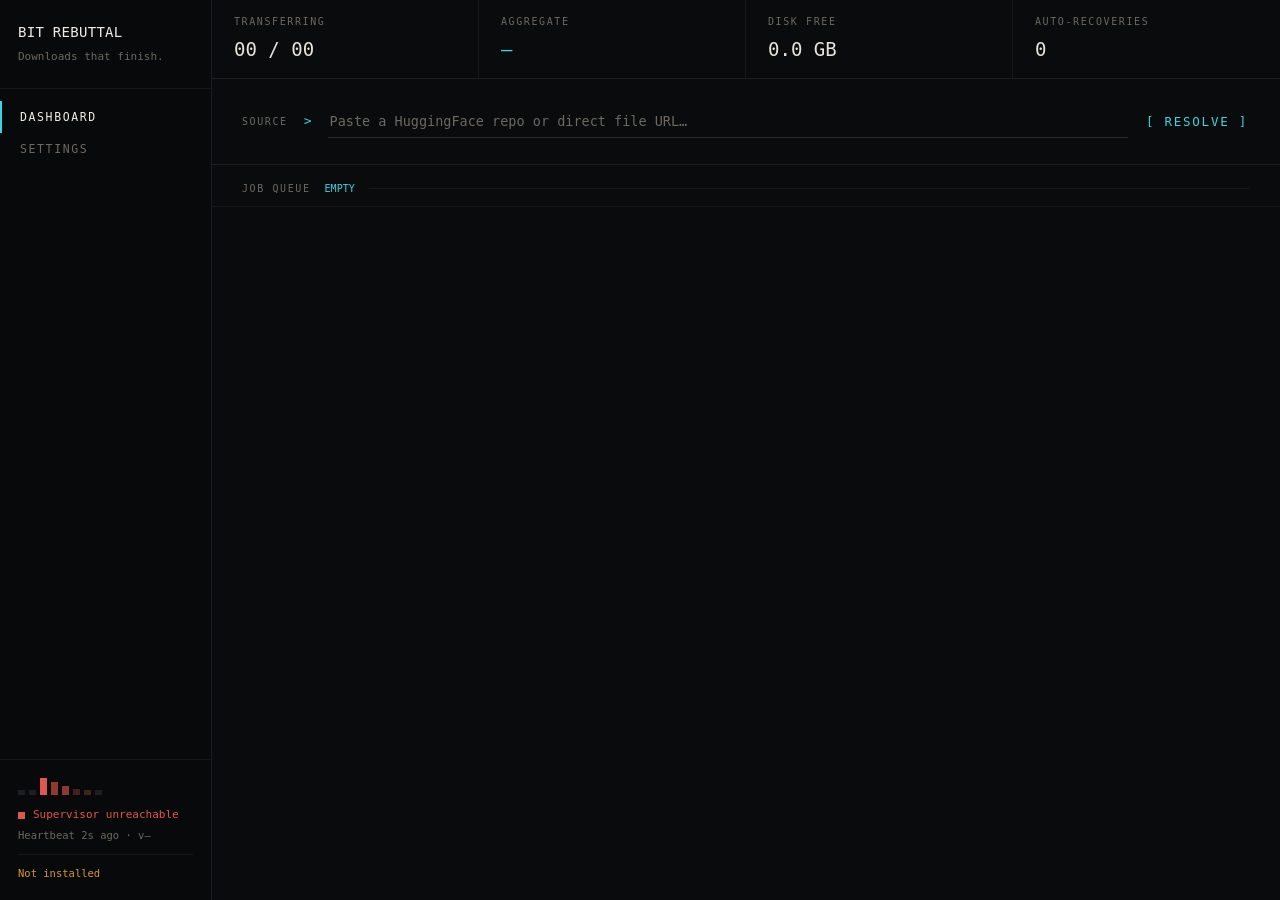
==== bitrebuttal/static/index.html @ 38f8c68b "Rename: Long Rebuttal -> Bit Rebuttal (package bitrebuttal); import v2 design reference" ====
<!DOCTYPE html>
<html lang="en">
<head>
<meta charset="utf-8">
<meta name="viewport" content="width=1280">
<title>Bit Rebuttal</title>
<link rel="stylesheet" href="styles.css">
</head>
<body>

<div class="lr-app">

  <!-- ────────────────────────────── SIDEBAR ────────────────────────────── -->
  <aside class="sidebar">
    <div class="sidebar-head">
      <div class="app-name" data-field="app-name">BIT&nbsp;REBUTTAL</div>
      <div class="app-tagline" data-field="app-tagline">Downloads that finish.</div>
    </div>

    <nav class="sidebar-nav">
      <button class="nav-btn is-active" data-action="nav-dashboard">DASHBOARD</button>
      <button class="nav-btn" data-action="nav-settings">SETTINGS</button>
    </nav>

    <div class="sidebar-spacer"></div>

    <div class="sidebar-foot">
      <div class="heartbeat" data-field="heartbeat"></div>
      <div class="backend-status" data-field="backend-status">
        <span class="backend-dot" data-field="backend-dot"></span>
        <span data-field="backend-status-text">Supervisor is watching</span>
      </div>
      <div class="backend-sub">Heartbeat <span data-field="beat-age">0s ago</span> · v<span data-field="backend-version">—</span></div>
      <div class="service-badge" data-field="service-badge">Not installed</div>
    </div>
  </aside>

  <!-- ─────────────────────────────── MAIN ──────────────────────────────── -->
  <div class="main">

    <div class="telemetry">
      <div class="telemetry-cell">
        <div class="telemetry-label">TRANSFERRING</div>
        <div class="telemetry-value" data-field="telemetry-active">00 / 00</div>
      </div>
      <div class="telemetry-cell">
        <div class="telemetry-label">AGGREGATE</div>
        <div class="telemetry-value is-accent" data-field="telemetry-aggregate">—</div>
      </div>
      <div class="telemetry-cell">
        <div class="telemetry-label">DISK FREE</div>
        <div class="telemetry-value" data-field="telemetry-disk">0.0 GB</div>
      </div>
      <div class="telemetry-cell is-last">
        <div class="telemetry-label">AUTO-RECOVERIES</div>
        <div class="telemetry-value" data-field="telemetry-recoveries">0</div>
      </div>
    </div>

    <!-- ───────────────────────── DASHBOARD ───────────────────────── -->
    <section class="view is-active" id="view-dashboard" data-screen-label="Dashboard">

      <div class="add-panel" data-field="add-panel">
        <div class="add-row">
          <span class="micro-label">SOURCE</span>
          <span class="prompt-caret">&gt;</span>
          <input class="url-input" data-field="url-input" type="text" spellcheck="false" autocomplete="off"
                 placeholder="Paste a HuggingFace repo or direct file URL…">
          <button class="link-btn is-accent is-wide" data-action="resolve-url">[ RESOLVE ]</button>
        </div>

        <div class="resolve-resolving" data-field="resolve-state-resolving" hidden>
          <span class="spinner"></span>
          <span class="resolve-resolving-text">Contacting server…</span>
        </div>

        <div class="resolve-error" data-field="resolve-state-error" hidden>
          <span class="bang">!!</span><span data-field="resolve-error-text"></span>
        </div>

        <div class="resolved" data-field="resolve-state-resolved" hidden>
          <div class="resolved-head">
            <span class="resolved-repo" data-field="resolved-repo"></span>
            <span class="resolved-meta" data-field="resolved-meta"></span>
          </div>

          <div class="file-picker" data-field="file-picker">
            <div class="picker-head">
              <span></span><span>FILE</span><span class="ta-r">SIZE</span><span class="ta-r">CHECKSUM</span>
            </div>
            <div id="picker-rows"></div>
          </div>

          <div class="resolved-foot">
            <div class="summary-col">
              <div class="summary-line">
                <span class="micro-label">SELECTED</span>
                <span class="dotted-rule"></span>
                <span class="summary-value" data-field="selection-summary"></span>
              </div>
              <div class="summary-line">
                <span class="micro-label">FREE SPACE</span>
                <span class="dotted-rule"></span>
                <span class="summary-sub" data-field="free-space"></span>
              </div>
              <div class="summary-line">
                <span class="micro-label">DESTINATION</span>
                <span class="dotted-rule"></span>
                <span class="summary-sub is-mut" data-field="destination-path"></span>
                <button class="link-btn is-accent is-plain" data-action="change-destination">Change</button>
              </div>
              <div class="inline-error" data-field="capacity-error" hidden><span class="bang">!!</span><span data-field="capacity-error-text"></span></div>
              <div class="inline-error" data-field="start-error" hidden><span class="bang">!!</span><span data-field="start-error-text"></span></div>
            </div>
            <div class="grow"></div>
            <button class="btn-primary" data-action="start-download">START DOWNLOAD</button>
          </div>
        </div>
      </div>

      <div class="queue-head">
        <span class="micro-label">JOB QUEUE</span>
        <span class="queue-count" data-field="job-count">EMPTY</span>
        <span class="rule"></span>
      </div>

      <div class="empty-state" data-field="empty-state" hidden>
        <div class="empty-title">NOTHING DOWNLOADING</div>
        <div class="empty-sub">Paste a link above — then feel free to reboot, sleep, or walk away.</div>
      </div>

      <div id="job-list"></div>
      <div class="queue-tail"></div>
    </section>

    <!-- ─────────────────────────── JOB DETAIL ─────────────────────────── -->
    <section class="view" id="view-detail" data-screen-label="Job detail">

      <div class="detail-head">
        <button class="link-btn is-back" data-action="back-to-dashboard">‹ BACK</button>

        <div class="detail-title-row">
          <span class="detail-name" data-field="detail-name"></span>
          <span class="grow"></span>
          <span class="spinner is-sm" data-field="detail-spinner" hidden></span>
          <span class="status-dot" data-field="detail-dot"></span>
          <span class="status-label" data-field="detail-status"></span>
        </div>
        <div class="detail-dest" data-field="detail-dest"></div>

        <div class="detail-progress-row">
          <div class="detail-percent" data-field="detail-percent">0.0%</div>
          <div>
            <div class="progress is-detail" data-field="detail-progress">
              <div class="progress-fill"><div class="progress-stripe"></div></div>
            </div>
            <div class="detail-transferred" data-field="detail-transferred"></div>
          </div>
        </div>
      </div>

      <div class="telemetry" data-field="detail-stats">
        <div class="telemetry-cell">
          <div class="telemetry-label">AUTO-RECOVERIES</div>
          <div class="telemetry-value is-accent" data-field="stat-recoveries">0</div>
        </div>
        <div class="telemetry-cell">
          <div class="telemetry-label">AVERAGE SPEED</div>
          <div class="telemetry-value" data-field="stat-avg-speed">—</div>
        </div>
        <div class="telemetry-cell">
          <div class="telemetry-label">ELAPSED</div>
          <div class="telemetry-value" data-field="stat-elapsed">—</div>
        </div>
        <div class="telemetry-cell is-last">
          <div class="telemetry-label">STARTED</div>
          <div class="telemetry-started" data-field="stat-started">—</div>
        </div>
      </div>

      <div class="detail-columns">
        <div class="detail-col is-files">
          <div class="col-head">FILES</div>
          <div id="detail-files"></div>
        </div>
        <div class="detail-col">
          <div class="col-head">EVENT LOG</div>
          <div data-field="event-log" id="event-log"></div>
        </div>
      </div>
    </section>

    <!-- ──────────────────────────── SETTINGS ──────────────────────────── -->
    <section class="view" id="view-settings" data-screen-label="Settings">
      <div class="settings-wrap">
        <div class="micro-label settings-title">SUPERVISOR CONFIGURATION</div>

        <div class="setting-row">
          <div>
            <div class="setting-name">Default destination</div>
            <div class="setting-hint">New jobs land here.</div>
          </div>
          <input class="setting-input" data-field="setting-destination" type="text" spellcheck="false" autocomplete="off">
        </div>

        <div class="setting-row">
          <div>
            <div class="setting-name">Connections per download</div>
            <div class="setting-hint">Higher is faster until the host throttles.</div>
          </div>
          <input class="setting-input is-narrow" data-field="setting-connections" type="number" min="1" max="16">
        </div>

        <div class="setting-row">
          <div>
            <div class="setting-name">Stall sensitivity</div>
            <div class="setting-hint">When to assume aria2c is stuck.</div>
          </div>
          <div class="radio-group" data-field="setting-stall">
            <label class="radio"><input data-action="set-stall-low" type="radio" name="stall" value="Low">Low</label>
            <label class="radio"><input data-action="set-stall-normal" type="radio" name="stall" value="Normal">Normal</label>
            <label class="radio"><input data-action="set-stall-high" type="radio" name="stall" value="High">High</label>
          </div>
        </div>

        <div class="setting-row is-last">
          <div>
            <div class="setting-name">Start on boot</div>
            <div class="setting-hint">Windows service that supervises jobs.</div>
          </div>
          <div class="service-row">
            <span class="service-status" data-field="service-status"></span>
            <span class="grow"></span>
            <button class="link-btn" data-action="toggle-service">[Install]</button>
          </div>
        </div>

        <div class="settings-actions">
          <button class="btn-primary is-sm" data-action="save-settings">SAVE</button>
          <span class="save-flash" data-field="save-flash" hidden>✓ saved — supervisor reloaded config</span>
          <span class="inline-error is-inline" data-field="settings-error" hidden><span class="bang">!!</span><span data-field="settings-error-text"></span></span>
        </div>
      </div>
    </section>

  </div>

  <!-- ───────────────────────── CANCEL CONFIRM ───────────────────────── -->
  <div class="confirm-overlay" data-field="confirm-dialog" hidden>
    <div class="confirm-box">
      <div class="micro-label">CONFIRM</div>
      <div class="confirm-title">Cancel this download?</div>
      <div class="confirm-target" data-field="confirm-target"></div>
      <div class="confirm-note" data-field="confirm-note"></div>
      <label class="confirm-check">
        <input type="checkbox" data-action="confirm-delete-files" checked>
        <span>Delete partial files on disk</span>
      </label>
      <div class="inline-error" data-field="confirm-error" hidden><span class="bang">!!</span><span data-field="confirm-error-text"></span></div>
      <div class="confirm-actions">
        <button class="link-btn" data-action="confirm-cancel-dismiss">[Keep downloading]</button>
        <button class="link-btn is-danger" data-action="confirm-cancel-job">[Cancel download]</button>
      </div>
    </div>
  </div>

</div>

<!-- ───────────────────────────── TEMPLATES ───────────────────────────── -->

<template id="tpl-job-card">
  <div class="job-card" data-field="job-card">
    <div class="job-title-row">
      <span class="job-index" data-field="job-index"></span>
      <span class="job-name" data-field="job-name"></span>
      <span class="job-subtitle" data-field="job-subtitle"></span>
      <span class="grow"></span>
      <span class="spinner is-sm" data-field="job-spinner" hidden></span>
      <span class="status-dot" data-field="job-dot"></span>
      <span class="status-label" data-field="job-status"></span>
    </div>

    <div class="job-progress-row">
      <div class="job-percent" data-field="job-percent"></div>
      <div class="progress is-job" data-field="job-progress">
        <div class="progress-fill"><div class="progress-stripe"></div></div>
      </div>
    </div>

    <div class="job-meta-row">
      <div class="job-meta-left">
        <span class="job-transferred" data-field="job-transferred"></span>
        <span class="pipe">|</span>
        <span class="job-mut" data-field="job-speed"></span>
        <span class="pipe">|</span>
        <span class="job-mut">ETA <span data-field="job-eta"></span></span>
        <span class="dotted-rule is-flex"></span>
      </div>
      <div class="job-actions">
        <span class="job-note" data-field="job-status-note" hidden></span>
        <button class="link-btn" data-action="pause-job" hidden>[Pause]</button>
        <button class="link-btn is-danger-hover" data-action="cancel-job">[Cancel]</button>
        <button class="link-btn is-accent is-last" data-action="open-job-details">[Details ›]</button>
      </div>
    </div>

    <div class="job-resilience" data-field="job-resilience"></div>
  </div>
</template>

<template id="tpl-picker-row">
  <label class="picker-row">
    <input data-action="toggle-file" type="checkbox">
    <span class="picker-name" data-field="picker-filename"></span>
    <span class="picker-size" data-field="picker-filesize"></span>
    <span class="picker-sha" data-field="picker-sha-tag"></span>
  </label>
</template>

<template id="tpl-file-row">
  <div class="file-row" data-field="detail-file-row">
    <span class="file-name" data-field="file-name"></span>
    <span class="file-size" data-field="file-size"></span>
    <div class="progress is-file" data-field="file-progress">
      <div class="progress-fill"><div class="progress-stripe is-file"></div></div>
    </div>
    <span class="file-state" data-field="file-state"></span>
  </div>
</template>

<template id="tpl-log-row">
  <div class="log-row" data-field="log-row">
    <span class="log-time" data-field="log-time"></span>
    <span class="log-glyph" data-field="log-glyph"></span>
    <span class="log-text" data-field="log-text"></span>
  </div>
</template>

<!-- mock loader: ?mock=1 pulls in mock-data.js before app.js boots -->
<script>
  if (/[?&]mock=1(&|$)/.test(location.search)) {
    document.write('<script src="mock-data.js"><\/script>');
  }
</script>
<script src="app.js"></script>
</body>
</html>
---- bitrebuttal/static/styles.css ----
/* Bit Rebuttal — ported verbatim from the OpenDesign spec
   (design-reference/Bit Rebuttal v2.dc.html). Colors, spacing and type
   are 1:1 with the design's inline styles. Desktop only, >= 1100px. */

:root {
  --bg:          #0a0b0c;
  --bg-side:     #08090a;
  --bg-panel:    #0c0d0e;
  --bg-hover:    #0e1011;
  --bg-card-hov: #0c0d0e;

  --line:        #1c1e21;
  --line-soft:   #141618;
  --line-row:    #111314;
  --line-input:  #26292c;
  --line-dim:    #22262a;
  --line-dot:    #1e2124;
  --line-track:  #191b1d;

  --tx:          #cfcac2;
  --tx-bright:   #f0ece5;
  --tx-bright2:  #e8e3db;
  --tx-mid:      #b3aea6;
  --tx-mut:      #8a857d;
  --tx-dim:      #6d6862;
  --tx-idle:     #7a756e;
  --tx-faint:    #45423e;
  --tx-faint2:   #4a4744;
  --tx-sep:      #33363a;

  --accent:      #3fd3dd;
  --accent-hi:   #a6f0f5;
  --accent-lnk:  #7fe6ec;
  --accent-btn:  #8fe9f0;
  --accent-btn2: #d5f7fa;
  --accent-bg:   #0f2b2e;
  --accent-bg2:  #14383c;

  --ok:          #63c98a;
  --ok-dim:      #4e8f6c;
  --warn:        #d6982f;
  --err:         #e0574f;
  --err-hi:      #f59891;

  --mono: ui-monospace, 'SF Mono', 'Cascadia Mono', Menlo, Consolas, monospace;
}

/* ───────────────────────────── base ───────────────────────────── */

html, body { margin:0; padding:0; background:var(--bg); }
body { -webkit-font-smoothing:antialiased; }
* { box-sizing:border-box; }
a { color:var(--accent); text-decoration:none; }
a:hover { color:var(--accent-lnk); }
::selection { background:#14454a; color:#e8f4f5; }
input, button { font-family:inherit; }
input:focus { outline:none; }
input[type="checkbox"] { accent-color:var(--accent); width:13px; height:13px; }
[hidden] { display:none !important; }

@keyframes lr-spin  { to { transform:rotate(360deg); } }
@keyframes lr-blink { 0%,60% { opacity:1; } 61%,100% { opacity:.15; } }

::-webkit-scrollbar { width:10px; height:10px; }
::-webkit-scrollbar-track { background:var(--bg); }
::-webkit-scrollbar-thumb { background:var(--line-dot); }

.lr-app {
  min-width:1100px;
  min-height:100vh;
  display:grid;
  grid-template-columns:212px 1fr;
  background:var(--bg);
  color:var(--tx);
  font-family:var(--mono);
  font-size:13px;
  line-height:1.5;
  font-variant-numeric:tabular-nums;
}

.grow { flex:1; }
.micro-label { font-size:10px; letter-spacing:.16em; color:var(--tx-dim); }
.ta-r { text-align:right; }
.bang { margin-right:10px; }

/* ─────────────────────────── sidebar ──────────────────────────── */

.sidebar {
  border-right:1px solid var(--line);
  background:var(--bg-side);
  padding:22px 0 18px;
  display:flex;
  flex-direction:column;
  position:sticky;
  top:0;
  height:100vh;
}
.sidebar-head { padding:0 18px 22px; }
.app-name { font-size:14px; letter-spacing:.02em; color:var(--tx-bright); }
.app-tagline { font-size:11px; color:var(--tx-dim); margin-top:6px; }

.sidebar-nav { border-top:1px solid var(--line-soft); padding:12px 0; }
.nav-btn {
  display:flex; gap:10px; width:100%;
  background:transparent; border:none; border-left:2px solid transparent;
  color:var(--tx-dim); font-size:11.5px; letter-spacing:.14em;
  padding:9px 18px; cursor:pointer; text-align:left;
}
.nav-btn:hover { color:var(--tx-bright2); }
.nav-btn.is-active { border-left-color:var(--accent); color:var(--tx-bright); }

.sidebar-spacer { flex:1; }

.sidebar-foot { border-top:1px solid var(--line-soft); padding:18px 18px 0; }
.heartbeat { display:flex; align-items:flex-end; gap:4px; height:17px; }
.heartbeat > i { display:block; width:7px; }

.backend-status {
  display:flex; align-items:center; gap:8px;
  font-size:11px; color:var(--tx-mid); margin-top:12px;
}
.backend-dot { width:7px; height:7px; background:var(--accent); flex:none; }
.backend-status.is-down { color:var(--err); }
.backend-status.is-down .backend-dot { background:var(--err); }

.backend-sub { font-size:10.5px; color:var(--tx-dim); margin-top:5px; }
.service-badge {
  font-size:10.5px; color:var(--warn); margin-top:10px;
  padding-top:10px; border-top:1px solid var(--line-soft); line-height:1.6;
}
.service-badge.is-installed { color:var(--ok); }

/* ──────────────────────────── main ────────────────────────────── */

.main { min-width:0; }

.view { display:none; }
.view.is-active { display:block; }

/* telemetry strip (also reused by detail stats) */
.telemetry {
  display:grid; grid-template-columns:repeat(4,1fr);
  border-bottom:1px solid var(--line);
}
.telemetry-cell { padding:14px 22px; border-right:1px solid var(--line-soft); }
.telemetry-cell.is-last { border-right:none; }
.telemetry-label { font-size:10px; letter-spacing:.16em; color:var(--tx-dim); }
.telemetry-value { font-size:19px; color:var(--tx-bright2); margin-top:6px; }
.telemetry-value.is-accent { color:var(--accent); }
.telemetry-started { font-size:13px; color:var(--tx-mid); margin-top:11px; }

/* ─────────────────────── dashboard: add panel ─────────────────── */

.add-panel { border-bottom:1px solid var(--line); padding:26px 30px; }
.add-row { display:flex; align-items:center; gap:16px; }
.prompt-caret { color:var(--accent); }

.url-input {
  flex:1; background:transparent; border:none;
  border-bottom:1px solid var(--line-input);
  padding:8px 2px; color:var(--tx-bright); font-size:13.5px;
}
.url-input:focus { border-bottom-color:var(--accent); }
.url-input::placeholder { color:var(--tx-dim); }

/* text-only buttons */
.link-btn {
  background:none; border:none; color:var(--tx-mut);
  font-size:11.5px; letter-spacing:.08em; padding:0 10px; cursor:pointer;
}
.link-btn:hover { color:var(--tx-bright); }
.link-btn.is-accent { color:var(--accent); }
.link-btn.is-accent:hover { color:var(--accent-hi); }
.link-btn.is-wide { font-size:12.5px; letter-spacing:.14em; padding:8px 2px; }
.link-btn.is-plain { padding:0; }
.link-btn.is-last { padding:0 0 0 10px; }
.link-btn.is-danger { color:var(--err); font-size:12px; padding:0; }
.link-btn.is-danger:hover { color:var(--err-hi); }
.link-btn.is-danger-hover:hover { color:var(--err); }
.link-btn.is-back {
  font-size:11.5px; letter-spacing:.1em; padding:0; margin-bottom:20px;
}
.link-btn.is-back:hover { color:var(--accent); }

.spinner {
  width:11px; height:11px; border:1.5px solid var(--line-dim);
  border-top-color:var(--accent); border-radius:50%;
  animation:lr-spin .7s linear infinite; display:inline-block; flex:none;
}
.spinner.is-sm { width:9px; height:9px; }

.resolve-resolving { display:flex; align-items:center; gap:11px; margin-top:20px; }
.resolve-resolving-text { font-size:12.5px; color:var(--tx-mut); }
.resolve-error { margin-top:20px; font-size:12.5px; color:var(--err); }

.resolved { margin-top:26px; }
.resolved-head { display:flex; align-items:baseline; gap:16px; padding-bottom:10px; }
.resolved-repo { font-size:14px; color:var(--tx-bright); }
.resolved-meta { font-size:10.5px; color:var(--tx-dim); }

.file-picker { border-top:1px solid var(--line); }
.picker-head, .picker-row {
  display:grid; grid-template-columns:30px 1fr 110px 150px; gap:14px;
  padding:8px 0; border-bottom:1px solid var(--line-soft);
}
.picker-head { font-size:10px; letter-spacing:.14em; color:var(--tx-dim); }
.picker-row { align-items:center; cursor:pointer; }
.picker-row:hover { background:var(--bg-hover); }
.picker-name {
  font-size:12.5px; color:var(--tx-bright);
  overflow:hidden; text-overflow:ellipsis; white-space:nowrap;
}
.picker-row.is-off .picker-name { color:var(--tx-idle); }
.picker-size { font-size:12.5px; color:var(--tx-mut); text-align:right; }
.picker-sha { font-size:10.5px; letter-spacing:.06em; color:var(--ok-dim); text-align:right; }
.picker-sha.is-none { color:var(--tx-faint2); }

.resolved-foot { margin-top:18px; display:flex; align-items:flex-end; gap:40px; }
.summary-col { flex:1; max-width:640px; display:flex; flex-direction:column; gap:8px; }
.summary-line { display:flex; align-items:baseline; gap:10px; }
.dotted-rule { flex:1; border-bottom:1px dotted var(--line-input); transform:translateY(-3px); }
.summary-value { font-size:13px; color:var(--tx-bright); }
.summary-sub { font-size:12.5px; color:var(--tx-mut); }
.summary-sub.is-over { color:var(--err); }

.inline-error { font-size:12.5px; color:var(--err); margin-top:6px; }
.inline-error.is-inline { margin-top:0; }

.btn-primary {
  background:var(--accent-bg); border:1px solid var(--accent); color:var(--accent-btn);
  padding:14px 32px; font-size:13px; letter-spacing:.14em; cursor:pointer;
}
.btn-primary:hover { background:var(--accent-bg2); color:var(--accent-btn2); }
.btn-primary:disabled {
  background:transparent; border-color:var(--line-dim);
  color:var(--tx-faint); cursor:not-allowed;
}
.btn-primary.is-sm { padding:12px 30px; font-size:12.5px; }

/* ─────────────────────── dashboard: job queue ─────────────────── */

.queue-head { display:flex; align-items:center; gap:14px; padding:16px 30px 10px; }
.queue-count { font-size:10px; color:var(--accent); }
.rule { flex:1; border-bottom:1px solid var(--line-soft); }
.queue-tail { border-top:1px solid var(--line-soft); height:60px; }

.empty-state { padding:110px 30px; text-align:center; border-top:1px solid var(--line-soft); }
.empty-title { font-size:14px; color:var(--tx-mut); letter-spacing:.04em; }
.empty-sub { font-size:12.5px; color:var(--tx-dim); margin-top:10px; }

.job-card { border-top:1px solid var(--line-soft); padding:20px 30px 18px; }
.job-card:hover { background:var(--bg-card-hov); }

.job-title-row { display:flex; align-items:baseline; gap:14px; }
.job-index { font-size:11px; color:var(--tx-faint); }
.job-name {
  font-size:14px; color:var(--tx-bright);
  overflow:hidden; text-overflow:ellipsis; white-space:nowrap;
}
.job-subtitle { font-size:11px; color:var(--tx-dim); }
.status-dot { width:7px; height:7px; background:var(--c, var(--accent)); flex:none; }
.status-label { font-size:11px; letter-spacing:.16em; color:var(--c, var(--accent)); }

.job-progress-row {
  display:grid; grid-template-columns:132px 1fr; gap:22px;
  align-items:center; margin-top:16px;
}
.job-percent {
  font-size:34px; letter-spacing:-0.03em; line-height:1; color:var(--c, var(--accent));
}

/* dashed / striped progress bars */
.progress {
  position:relative;
  background-image:repeating-linear-gradient(90deg, var(--line-track) 0 9px, rgba(0,0,0,0) 9px 12px);
}
.progress.is-job { height:26px; }
.progress.is-detail { height:34px; }
.progress.is-file {
  height:10px;
  background-image:repeating-linear-gradient(90deg, var(--line-track) 0 5px, rgba(0,0,0,0) 5px 7px);
}
.progress-fill {
  position:absolute; top:0; left:0; bottom:0; width:0;
  overflow:hidden; transition:width .9s linear;
}
.progress.is-file .progress-fill { transition:none; }
.progress-stripe {
  position:absolute; top:0; left:0; bottom:0; width:1900px;
  background-image:repeating-linear-gradient(90deg, var(--c, var(--accent)) 0 9px, rgba(0,0,0,0) 9px 12px);
}
.progress-stripe.is-file {
  width:400px;
  background-image:repeating-linear-gradient(90deg, var(--c, var(--accent)) 0 5px, rgba(0,0,0,0) 5px 7px);
}

.job-meta-row {
  display:grid; grid-template-columns:minmax(0,1fr) auto; gap:18px;
  align-items:baseline; margin-top:16px; font-size:12px;
}
.job-meta-left {
  display:flex; align-items:baseline; min-width:0; overflow:hidden; white-space:nowrap;
}
.job-transferred { color:var(--tx); }
.job-mut { color:var(--tx-mut); }
.pipe { color:var(--tx-sep); padding:0 9px; }
.dotted-rule.is-flex {
  flex:1 1 auto; min-width:0; border-bottom:1px dotted var(--line-dot);
  margin:0 14px; transform:translateY(-4px);
}
.job-actions { display:flex; align-items:baseline; white-space:nowrap; }
.job-note { color:var(--c, var(--accent)); margin-right:16px; font-size:11.5px; }
.job-resilience { margin-top:10px; font-size:12px; color:var(--ok); }
.job-resilience.is-lossy { color:var(--warn); }

/* ───────────────────────── job detail ─────────────────────────── */

.detail-head { padding:20px 30px 22px; border-bottom:1px solid var(--line); }
.detail-title-row { display:flex; align-items:baseline; gap:16px; }
.detail-name { font-size:17px; color:var(--tx-bright); }
.detail-dest { font-size:11.5px; color:var(--tx-dim); margin-top:8px; }
.detail-progress-row {
  display:grid; grid-template-columns:170px 1fr; gap:24px;
  align-items:center; margin-top:22px;
}
.detail-percent {
  font-size:44px; letter-spacing:-0.03em; line-height:1; color:var(--c, var(--accent));
}
.detail-transferred { font-size:12.5px; color:var(--tx-mut); margin-top:10px; }

.detail-columns { display:grid; grid-template-columns:1.1fr 1fr; }
.detail-col.is-files { border-right:1px solid var(--line); }
.col-head {
  padding:14px 26px; border-bottom:1px solid var(--line-soft);
  font-size:10px; letter-spacing:.16em; color:var(--tx-dim);
}

.file-row {
  display:grid; grid-template-columns:1fr 84px 120px 96px; gap:16px;
  align-items:center; padding:11px 26px; border-bottom:1px solid var(--line-row);
}
.file-name {
  font-size:12.5px; color:var(--tx);
  overflow:hidden; text-overflow:ellipsis; white-space:nowrap;
}
.file-size { font-size:12px; color:var(--tx-mut); text-align:right; }
.file-state { font-size:11.5px; color:var(--c, var(--accent)); text-align:right; }

.log-row {
  display:grid; grid-template-columns:44px 14px 1fr; gap:10px;
  padding:9px 26px; border-bottom:1px solid var(--line-row);
  font-size:12px; line-height:1.55;
}
.log-time { color:var(--tx-faint); }
.log-glyph { color:var(--c, var(--tx-mut)); }
.log-text { color:var(--c, var(--tx-mut)); text-wrap:pretty; }

/* ────────────────────────── settings ──────────────────────────── */

.settings-wrap { padding:26px 30px 80px; max-width:820px; }
.settings-title { margin-bottom:22px; }
.setting-row {
  display:grid; grid-template-columns:230px 1fr; gap:26px;
  align-items:center; padding:16px 0; border-top:1px solid var(--line-soft);
}
.setting-row.is-last { border-bottom:1px solid var(--line-soft); }
.setting-name { font-size:12.5px; color:var(--tx-bright2); }
.setting-hint { font-size:11px; color:var(--tx-dim); margin-top:4px; }
.setting-input {
  background:transparent; border:none; border-bottom:1px solid var(--line-input);
  padding:8px 2px; color:var(--tx-bright); font-size:12.5px; width:100%;
}
.setting-input:focus { border-bottom-color:var(--accent); }
.setting-input.is-narrow { width:80px; }

.radio-group { display:flex; gap:26px; }
.radio {
  display:flex; align-items:center; gap:8px;
  font-size:12.5px; color:var(--tx-mid); cursor:pointer;
}
.radio input[type="radio"] { accent-color:var(--accent); }

.service-row { display:flex; align-items:center; gap:20px; }
.service-status { font-size:12.5px; color:var(--warn); }
.service-status.is-installed { color:var(--ok); }
.service-row .link-btn { font-size:11.5px; letter-spacing:.1em; padding:0; white-space:nowrap; }
.service-row .link-btn:hover { color:var(--accent); }

.settings-actions { display:flex; align-items:center; gap:20px; margin-top:26px; }
.save-flash { font-size:12px; color:var(--accent); }

/* ─────────────────────── confirm dialog ───────────────────────── */

.confirm-overlay {
  position:fixed; inset:0; background:rgba(4,5,6,0.78);
  display:flex; align-items:center; justify-content:center; z-index:20;
}
.confirm-box {
  width:460px; background:var(--bg-panel); border:1px solid var(--line-input);
  padding:26px 28px;
}
.confirm-title { font-size:14px; color:var(--tx-bright); margin-top:12px; }
.confirm-target { font-size:12.5px; color:var(--tx-mut); margin-top:14px; }
.confirm-note { font-size:12px; color:var(--tx-dim); margin-top:6px; }
.confirm-check {
  display:flex; align-items:center; gap:9px; margin-top:18px;
  font-size:12px; color:var(--tx-mid); cursor:pointer;
}
.confirm-actions { display:flex; justify-content:flex-end; gap:22px; margin-top:26px; }
.confirm-actions .link-btn { font-size:12px; letter-spacing:.08em; padding:0; }
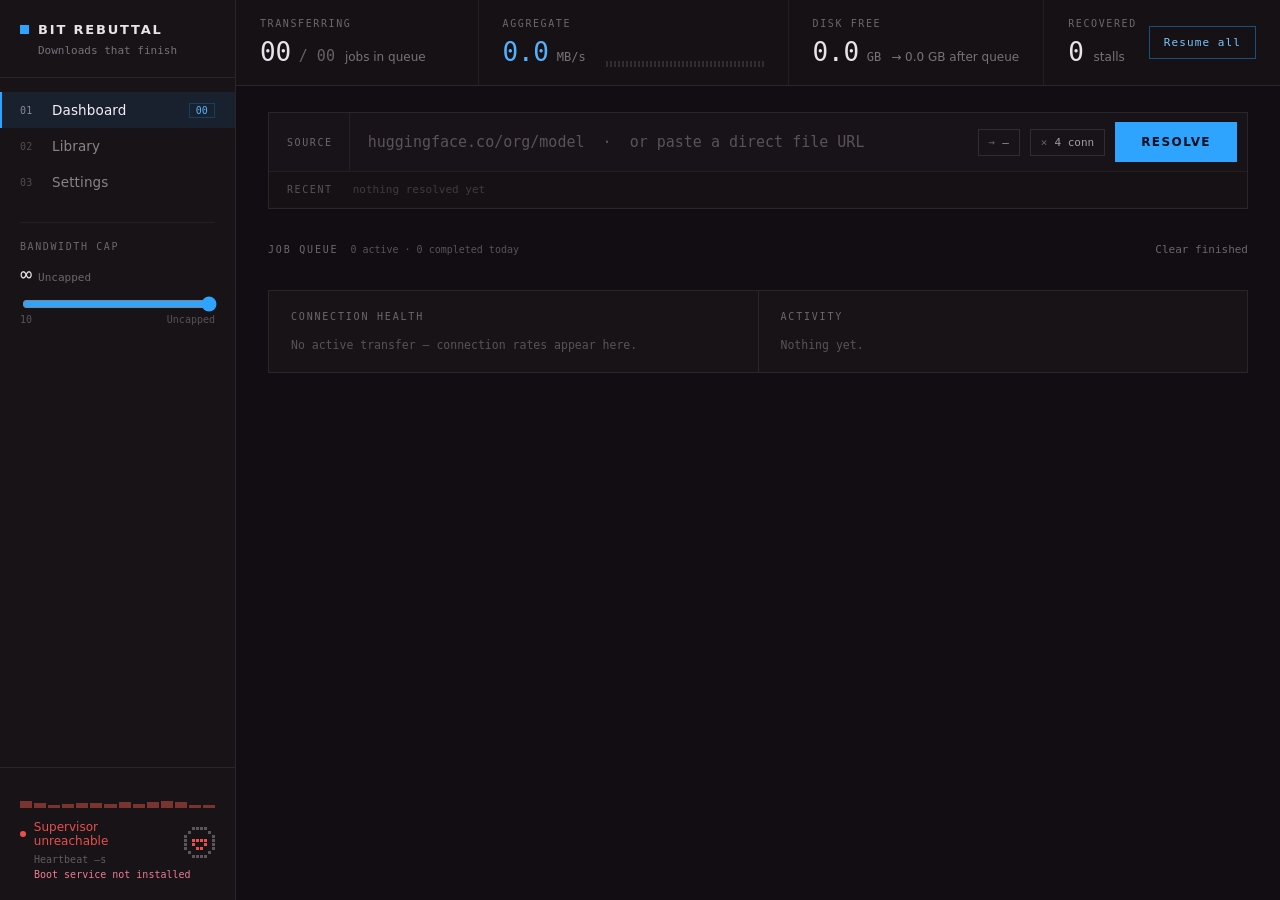
==== commit 7483e34a: "Frontend v2: Bit Rebuttal redesign (oklch themes, library, caps, quiet hours) Opus builder, click-va" ====
--- a/bitrebuttal/static/index.html
+++ b/bitrebuttal/static/index.html
@@ -4,336 +4,555 @@
 <meta charset="utf-8">
 <meta name="viewport" content="width=1280">
 <title>Bit Rebuttal</title>
+<link rel="preconnect" href="https://fonts.googleapis.com" />
+<link rel="preconnect" href="https://fonts.gstatic.com" crossorigin="" />
+<link href="https://fonts.googleapis.com/css2?family=Archivo:wght@400;500;600;700&family=JetBrains+Mono:wght@400;500;700&display=swap" rel="stylesheet" />
 <link rel="stylesheet" href="styles.css">
 </head>
 <body>
 
-<div class="lr-app">
-
-  <!-- ────────────────────────────── SIDEBAR ────────────────────────────── -->
+<div class="app">
+
+  <!-- ══════════════════════════════ SIDEBAR ══════════════════════════════ -->
   <aside class="sidebar">
-    <div class="sidebar-head">
-      <div class="app-name" data-field="app-name">BIT&nbsp;REBUTTAL</div>
-      <div class="app-tagline" data-field="app-tagline">Downloads that finish.</div>
-    </div>
-
-    <nav class="sidebar-nav">
-      <button class="nav-btn is-active" data-action="nav-dashboard">DASHBOARD</button>
-      <button class="nav-btn" data-action="nav-settings">SETTINGS</button>
-    </nav>
-
-    <div class="sidebar-spacer"></div>
-
-    <div class="sidebar-foot">
+    <div>
+      <div class="brand">
+        <div class="brand-row">
+          <div class="brand-mark"></div>
+          <div class="brand-name">Bit Rebuttal</div>
+        </div>
+        <div class="brand-tag">Downloads that finish</div>
+      </div>
+
+      <nav class="nav">
+        <div class="nav-item is-active" data-action="nav-dashboard" data-field="nav-dashboard">
+          <span class="nav-num">01</span>
+          <span>Dashboard</span>
+          <span class="nav-badge" data-field="nav-active-count">00</span>
+        </div>
+        <div class="nav-item" data-action="nav-library" data-field="nav-library">
+          <span class="nav-num">02</span>
+          <span>Library</span>
+          <span></span>
+        </div>
+        <div class="nav-item" data-action="nav-settings" data-field="nav-settings">
+          <span class="nav-num">03</span>
+          <span>Settings</span>
+          <span></span>
+        </div>
+      </nav>
+
+      <div class="cap">
+        <div class="cap-label">Bandwidth cap</div>
+        <div class="cap-value-row">
+          <span class="cap-value" data-field="cap-value">∞</span>
+          <span class="cap-unit" data-field="cap-unit">MB/s</span>
+        </div>
+        <input class="cap-slider" type="range" min="10" max="120" step="5" value="120"
+               data-field="cap-slider" data-action="set-cap" aria-label="Bandwidth cap" />
+        <div class="cap-scale"><span>10</span><span>Uncapped</span></div>
+      </div>
+    </div>
+
+    <div class="sidefoot">
       <div class="heartbeat" data-field="heartbeat"></div>
-      <div class="backend-status" data-field="backend-status">
-        <span class="backend-dot" data-field="backend-dot"></span>
-        <span data-field="backend-status-text">Supervisor is watching</span>
-      </div>
-      <div class="backend-sub">Heartbeat <span data-field="beat-age">0s ago</span> · v<span data-field="backend-version">—</span></div>
-      <div class="service-badge" data-field="service-badge">Not installed</div>
+      <div class="sidefoot-row">
+        <div>
+          <div class="sup-line">
+            <div class="sup-dot" data-field="supervisor-dot"></div>
+            <span class="sup-text" data-field="supervisor-text">Supervisor watching</span>
+          </div>
+          <div class="sup-sub">Heartbeat <span data-field="heartbeat-age">0</span>s</div>
+        </div>
+        <div class="face" data-field="face"></div>
+      </div>
+      <div class="boot-line" data-field="boot-service">Boot service not installed</div>
     </div>
   </aside>
 
-  <!-- ─────────────────────────────── MAIN ──────────────────────────────── -->
-  <div class="main">
-
-    <div class="telemetry">
-      <div class="telemetry-cell">
-        <div class="telemetry-label">TRANSFERRING</div>
-        <div class="telemetry-value" data-field="telemetry-active">00 / 00</div>
-      </div>
-      <div class="telemetry-cell">
-        <div class="telemetry-label">AGGREGATE</div>
-        <div class="telemetry-value is-accent" data-field="telemetry-aggregate">—</div>
-      </div>
-      <div class="telemetry-cell">
-        <div class="telemetry-label">DISK FREE</div>
-        <div class="telemetry-value" data-field="telemetry-disk">0.0 GB</div>
-      </div>
-      <div class="telemetry-cell is-last">
-        <div class="telemetry-label">AUTO-RECOVERIES</div>
-        <div class="telemetry-value" data-field="telemetry-recoveries">0</div>
-      </div>
-    </div>
-
-    <!-- ───────────────────────── DASHBOARD ───────────────────────── -->
-    <section class="view is-active" id="view-dashboard" data-screen-label="Dashboard">
-
-      <div class="add-panel" data-field="add-panel">
-        <div class="add-row">
-          <span class="micro-label">SOURCE</span>
-          <span class="prompt-caret">&gt;</span>
-          <input class="url-input" data-field="url-input" type="text" spellcheck="false" autocomplete="off"
-                 placeholder="Paste a HuggingFace repo or direct file URL…">
-          <button class="link-btn is-accent is-wide" data-action="resolve-url">[ RESOLVE ]</button>
-        </div>
-
-        <div class="resolve-resolving" data-field="resolve-state-resolving" hidden>
-          <span class="spinner"></span>
-          <span class="resolve-resolving-text">Contacting server…</span>
-        </div>
-
-        <div class="resolve-error" data-field="resolve-state-error" hidden>
-          <span class="bang">!!</span><span data-field="resolve-error-text"></span>
-        </div>
-
-        <div class="resolved" data-field="resolve-state-resolved" hidden>
-          <div class="resolved-head">
-            <span class="resolved-repo" data-field="resolved-repo"></span>
-            <span class="resolved-meta" data-field="resolved-meta"></span>
-          </div>
-
-          <div class="file-picker" data-field="file-picker">
-            <div class="picker-head">
-              <span></span><span>FILE</span><span class="ta-r">SIZE</span><span class="ta-r">CHECKSUM</span>
-            </div>
-            <div id="picker-rows"></div>
-          </div>
-
-          <div class="resolved-foot">
-            <div class="summary-col">
-              <div class="summary-line">
-                <span class="micro-label">SELECTED</span>
-                <span class="dotted-rule"></span>
-                <span class="summary-value" data-field="selection-summary"></span>
-              </div>
-              <div class="summary-line">
-                <span class="micro-label">FREE SPACE</span>
-                <span class="dotted-rule"></span>
-                <span class="summary-sub" data-field="free-space"></span>
-              </div>
-              <div class="summary-line">
-                <span class="micro-label">DESTINATION</span>
-                <span class="dotted-rule"></span>
-                <span class="summary-sub is-mut" data-field="destination-path"></span>
-                <button class="link-btn is-accent is-plain" data-action="change-destination">Change</button>
-              </div>
-              <div class="inline-error" data-field="capacity-error" hidden><span class="bang">!!</span><span data-field="capacity-error-text"></span></div>
-              <div class="inline-error" data-field="start-error" hidden><span class="bang">!!</span><span data-field="start-error-text"></span></div>
-            </div>
-            <div class="grow"></div>
-            <button class="btn-primary" data-action="start-download">START DOWNLOAD</button>
-          </div>
-        </div>
-      </div>
-
-      <div class="queue-head">
-        <span class="micro-label">JOB QUEUE</span>
-        <span class="queue-count" data-field="job-count">EMPTY</span>
-        <span class="rule"></span>
-      </div>
-
-      <div class="empty-state" data-field="empty-state" hidden>
-        <div class="empty-title">NOTHING DOWNLOADING</div>
-        <div class="empty-sub">Paste a link above — then feel free to reboot, sleep, or walk away.</div>
-      </div>
-
-      <div id="job-list"></div>
-      <div class="queue-tail"></div>
+  <!-- ═══════════════════════════════ MAIN ════════════════════════════════ -->
+  <main class="main">
+
+    <header class="hdr">
+      <div class="hdr-cell">
+        <div class="cell-label">Transferring</div>
+        <div class="cell-row">
+          <span class="cell-big" data-field="hdr-active">00</span>
+          <span class="cell-slash" data-field="hdr-total">/ 00</span>
+          <span class="cell-note">jobs in queue</span>
+        </div>
+      </div>
+
+      <div class="hdr-cell hdr-cell-agg">
+        <div>
+          <div class="cell-label">Aggregate</div>
+          <div class="cell-row">
+            <span class="cell-big is-accent" data-field="hdr-aggregate">0.0</span>
+            <span class="cell-unit">MB/s</span>
+          </div>
+        </div>
+        <div class="spark" data-field="sparkline"></div>
+      </div>
+
+      <div class="hdr-cell">
+        <div class="cell-label">Disk free</div>
+        <div class="cell-row">
+          <span class="cell-big" data-field="hdr-disk">0.0</span>
+          <span class="cell-unit">GB</span>
+          <span class="cell-note" data-field="hdr-after-queue">→ — after queue</span>
+        </div>
+      </div>
+
+      <div class="hdr-cell hdr-cell-last">
+        <div>
+          <div class="cell-label">Recovered</div>
+          <div class="cell-row">
+            <span class="cell-big" data-field="hdr-recovered">0</span>
+            <span class="cell-note">stalls</span>
+          </div>
+        </div>
+        <button class="pause-all" data-action="toggle-pause-all" data-field="pause-all">Pause all</button>
+      </div>
+    </header>
+
+    <!-- ───────────────────────────── DASHBOARD ───────────────────────────── -->
+    <section class="view is-active" data-field="view-dashboard">
+      <div class="pad">
+
+        <section class="source">
+          <div class="source-bar">
+            <div class="source-label">Source</div>
+            <input class="source-input" data-field="url-input"
+                   placeholder="huggingface.co/org/model  ·  or paste a direct file URL" />
+            <div class="source-side">
+              <div class="chip" data-action="change-destination" title="Change destination for this job">
+                <span class="chip-glyph">→</span>
+                <span data-field="source-dest">…</span>
+              </div>
+              <div class="chip">
+                <span class="chip-glyph">×</span>
+                <span data-field="source-conn">4 conn</span>
+              </div>
+              <button class="btn-primary" data-action="resolve-url" data-field="resolve-btn">Resolve</button>
+            </div>
+          </div>
+
+          <div class="recent-bar">
+            <span class="recent-label">Recent</span>
+            <div class="recent-chips" data-field="recents"></div>
+            <span class="recent-none" data-field="recents-empty">nothing resolved yet</span>
+          </div>
+
+          <!-- file picker: slides open under the source bar -->
+          <div class="picker" data-field="picker">
+            <div class="picker-inner">
+
+              <div class="picker-status" data-field="picker-resolving">
+                <span class="spin"></span>
+                <span>Resolving source…</span>
+              </div>
+
+              <div class="picker-status is-error" data-field="picker-error">
+                <span class="picker-error-glyph">✗</span>
+                <span data-field="picker-error-text"></span>
+                <button class="link-btn" data-action="picker-dismiss">dismiss</button>
+              </div>
+
+              <div class="picker-body" data-field="picker-body">
+                <div class="picker-head">
+                  <div>
+                    <div class="picker-repo" data-field="picker-repo"></div>
+                    <div class="picker-meta" data-field="picker-meta"></div>
+                  </div>
+                  <div class="picker-head-actions">
+                    <button class="link-btn" data-action="picker-all">select all</button>
+                    <button class="link-btn" data-action="picker-none">select none</button>
+                    <button class="link-btn" data-action="picker-dismiss">close</button>
+                  </div>
+                </div>
+
+                <div class="picker-rows" data-field="picker-rows"></div>
+
+                <div class="picker-foot">
+                  <div class="picker-foot-facts">
+                    <span class="picker-total" data-field="picker-total">0 files — 0.0 GB</span>
+                    <span class="sep">│</span>
+                    <span data-field="picker-free">0.0 GB free</span>
+                    <span class="sep">│</span>
+                    <span class="picker-dest" data-field="picker-dest"></span>
+                  </div>
+                  <button class="btn-primary" data-action="start-download" data-field="start-btn">Start</button>
+                </div>
+
+                <div class="picker-alert" data-field="capacity-error">
+                  <span data-field="capacity-error-text"></span>
+                </div>
+                <div class="picker-alert" data-field="start-error">
+                  <span data-field="start-error-text"></span>
+                </div>
+              </div>
+
+            </div>
+          </div>
+        </section>
+
+        <div class="queue-head">
+          <div class="queue-head-left">
+            <span class="section-label">Job queue</span>
+            <span class="queue-count" data-field="queue-count">0 active · 0 completed today</span>
+          </div>
+          <div class="queue-head-right">
+            <span class="text-action" data-action="clear-finished">Clear finished</span>
+          </div>
+        </div>
+
+        <div class="job-list" data-field="job-list"></div>
+        <div class="empty-block" data-field="queue-empty">Queue is empty — paste a repo id or a file URL above.</div>
+
+        <div class="panels">
+          <div class="panel">
+            <div class="section-label panel-title">Connection health</div>
+            <div class="conn-list" data-field="conn-list"></div>
+            <div class="panel-empty" data-field="conn-empty">No active transfer — connection rates appear here.</div>
+          </div>
+          <div class="panel">
+            <div class="section-label panel-title">Activity</div>
+            <div class="feed" data-field="activity-list"></div>
+            <div class="panel-empty" data-field="activity-empty">Nothing yet.</div>
+          </div>
+        </div>
+
+      </div>
     </section>
 
-    <!-- ─────────────────────────── JOB DETAIL ─────────────────────────── -->
-    <section class="view" id="view-detail" data-screen-label="Job detail">
-
-      <div class="detail-head">
-        <button class="link-btn is-back" data-action="back-to-dashboard">‹ BACK</button>
-
-        <div class="detail-title-row">
-          <span class="detail-name" data-field="detail-name"></span>
-          <span class="grow"></span>
-          <span class="spinner is-sm" data-field="detail-spinner" hidden></span>
-          <span class="status-dot" data-field="detail-dot"></span>
-          <span class="status-label" data-field="detail-status"></span>
-        </div>
-        <div class="detail-dest" data-field="detail-dest"></div>
-
-        <div class="detail-progress-row">
-          <div class="detail-percent" data-field="detail-percent">0.0%</div>
+    <!-- ────────────────────────────── DETAIL ─────────────────────────────── -->
+    <section class="view" data-field="view-detail">
+      <div class="pad">
+        <div class="back" data-action="back-to-dashboard">‹ Back to queue</div>
+
+        <div class="detail-head">
           <div>
-            <div class="progress is-detail" data-field="detail-progress">
-              <div class="progress-fill"><div class="progress-stripe"></div></div>
-            </div>
-            <div class="detail-transferred" data-field="detail-transferred"></div>
-          </div>
-        </div>
-      </div>
-
-      <div class="telemetry" data-field="detail-stats">
-        <div class="telemetry-cell">
-          <div class="telemetry-label">AUTO-RECOVERIES</div>
-          <div class="telemetry-value is-accent" data-field="stat-recoveries">0</div>
-        </div>
-        <div class="telemetry-cell">
-          <div class="telemetry-label">AVERAGE SPEED</div>
-          <div class="telemetry-value" data-field="stat-avg-speed">—</div>
-        </div>
-        <div class="telemetry-cell">
-          <div class="telemetry-label">ELAPSED</div>
-          <div class="telemetry-value" data-field="stat-elapsed">—</div>
-        </div>
-        <div class="telemetry-cell is-last">
-          <div class="telemetry-label">STARTED</div>
-          <div class="telemetry-started" data-field="stat-started">—</div>
-        </div>
-      </div>
-
-      <div class="detail-columns">
-        <div class="detail-col is-files">
-          <div class="col-head">FILES</div>
-          <div id="detail-files"></div>
-        </div>
-        <div class="detail-col">
-          <div class="col-head">EVENT LOG</div>
-          <div data-field="event-log" id="event-log"></div>
+            <div class="detail-name" data-field="detail-name">—</div>
+            <div class="detail-sub" data-field="detail-sub">—</div>
+          </div>
+          <div class="state-chip" data-field="detail-chip">
+            <div class="state-chip-dot" data-field="detail-chip-dot"></div>
+            <span data-field="detail-chip-label">—</span>
+          </div>
+        </div>
+
+        <div class="detail-progress">
+          <div class="detail-pct" data-field="detail-pct">0.0%</div>
+          <div class="detail-progress-right">
+            <div class="bar bar-lg" data-field="detail-bar"><div class="bar-fill"></div></div>
+            <div class="detail-facts">
+              <span data-field="detail-bytes">0.0 GB / 0.0 GB</span>
+              <span class="sep">│</span>
+              <span class="is-accent" data-field="detail-speed">—</span>
+              <span class="sep">│</span>
+              <span>ETA <span data-field="detail-eta">—</span></span>
+            </div>
+          </div>
+        </div>
+
+        <div class="stat-grid">
+          <div class="stat">
+            <div class="cell-label">Auto-recoveries</div>
+            <div class="stat-value" data-field="stat-recoveries">0</div>
+          </div>
+          <div class="stat">
+            <div class="cell-label">Average speed</div>
+            <div class="stat-value" data-field="stat-avg">—</div>
+          </div>
+          <div class="stat">
+            <div class="cell-label">Elapsed</div>
+            <div class="stat-value" data-field="stat-elapsed">—</div>
+          </div>
+          <div class="stat">
+            <div class="cell-label">Started</div>
+            <div class="stat-value" data-field="stat-started">—</div>
+          </div>
+        </div>
+
+        <div class="detail-grid">
+          <div class="panel-flat">
+            <div class="panel-flat-head section-label">Files</div>
+            <div data-field="detail-files"></div>
+          </div>
+          <div class="panel-flat">
+            <div class="panel-flat-head section-label">Event log</div>
+            <div class="feed feed-pad" data-field="detail-log"></div>
+          </div>
         </div>
       </div>
     </section>
 
-    <!-- ──────────────────────────── SETTINGS ──────────────────────────── -->
-    <section class="view" id="view-settings" data-screen-label="Settings">
-      <div class="settings-wrap">
-        <div class="micro-label settings-title">SUPERVISOR CONFIGURATION</div>
-
-        <div class="setting-row">
+    <!-- ────────────────────────────── LIBRARY ────────────────────────────── -->
+    <section class="view" data-field="view-library">
+      <div class="pad">
+        <div class="page-head">
           <div>
-            <div class="setting-name">Default destination</div>
-            <div class="setting-hint">New jobs land here.</div>
-          </div>
-          <input class="setting-input" data-field="setting-destination" type="text" spellcheck="false" autocomplete="off">
-        </div>
-
-        <div class="setting-row">
-          <div>
-            <div class="setting-name">Connections per download</div>
-            <div class="setting-hint">Higher is faster until the host throttles.</div>
-          </div>
-          <input class="setting-input is-narrow" data-field="setting-connections" type="number" min="1" max="16">
-        </div>
-
-        <div class="setting-row">
-          <div>
-            <div class="setting-name">Stall sensitivity</div>
-            <div class="setting-hint">When to assume aria2c is stuck.</div>
-          </div>
-          <div class="radio-group" data-field="setting-stall">
-            <label class="radio"><input data-action="set-stall-low" type="radio" name="stall" value="Low">Low</label>
-            <label class="radio"><input data-action="set-stall-normal" type="radio" name="stall" value="Normal">Normal</label>
-            <label class="radio"><input data-action="set-stall-high" type="radio" name="stall" value="High">High</label>
-          </div>
-        </div>
-
-        <div class="setting-row is-last">
-          <div>
-            <div class="setting-name">Start on boot</div>
-            <div class="setting-hint">Windows service that supervises jobs.</div>
-          </div>
-          <div class="service-row">
-            <span class="service-status" data-field="service-status"></span>
-            <span class="grow"></span>
-            <button class="link-btn" data-action="toggle-service">[Install]</button>
-          </div>
-        </div>
-
-        <div class="settings-actions">
-          <button class="btn-primary is-sm" data-action="save-settings">SAVE</button>
-          <span class="save-flash" data-field="save-flash" hidden>✓ saved — supervisor reloaded config</span>
-          <span class="inline-error is-inline" data-field="settings-error" hidden><span class="bang">!!</span><span data-field="settings-error-text"></span></span>
+            <div class="page-title">Library</div>
+            <div class="page-sub" data-field="library-summary">Completed jobs, on disk</div>
+          </div>
+        </div>
+
+        <div class="table">
+          <div class="table-head">
+            <span>Item</span>
+            <span>Size</span>
+            <span>Integrity</span>
+            <span>Finished</span>
+            <span></span>
+          </div>
+          <div data-field="library-rows"></div>
+          <div class="panel-empty table-empty" data-field="library-empty">Nothing finished yet.</div>
         </div>
       </div>
     </section>
 
+    <!-- ────────────────────────────── SETTINGS ───────────────────────────── -->
+    <section class="view" data-field="view-settings">
+      <div class="pad pad-narrow">
+        <div class="page-title">Settings</div>
+        <div class="page-sub">Supervisor configuration · applies to new jobs</div>
+
+        <div class="card">
+          <div class="card-head section-label">Transfer</div>
+
+          <div class="row">
+            <div>
+              <div class="row-title">Default destination</div>
+              <div class="row-note">New jobs land here.</div>
+            </div>
+            <div class="row-ctl">
+              <input class="text-input" data-field="setting-destination" />
+              <button class="btn-ghost" data-action="browse-dest" data-field="browse-btn">Browse</button>
+            </div>
+          </div>
+
+          <div class="row">
+            <div>
+              <div class="row-title">Connections per download</div>
+              <div class="row-note">Higher is faster until the host throttles.</div>
+            </div>
+            <div class="pills" data-field="conn-pills">
+              <div class="pill" data-action="set-conn" data-value="1">1</div>
+              <div class="pill" data-action="set-conn" data-value="2">2</div>
+              <div class="pill" data-action="set-conn" data-value="4">4</div>
+              <div class="pill" data-action="set-conn" data-value="8">8</div>
+              <div class="pill" data-action="set-conn" data-value="16">16</div>
+            </div>
+          </div>
+
+          <div class="row">
+            <div>
+              <div class="row-title">Stall sensitivity</div>
+              <div class="row-note">When to assume aria2c is stuck.</div>
+            </div>
+            <div class="pills" data-field="stall-pills">
+              <div class="pill" data-action="set-stall" data-value="Low">Low</div>
+              <div class="pill" data-action="set-stall" data-value="Normal">Normal</div>
+              <div class="pill" data-action="set-stall" data-value="High">High</div>
+            </div>
+          </div>
+
+          <div class="row row-last">
+            <div>
+              <div class="row-title">Verify checksums</div>
+              <div class="row-note">Hash each file against the source manifest after transfer.</div>
+            </div>
+            <div>
+              <div class="toggle" data-action="toggle-verify" data-field="verify-toggle" role="switch" tabindex="0">
+                <div class="toggle-knob"></div>
+              </div>
+            </div>
+          </div>
+        </div>
+
+        <div class="card">
+          <div class="card-head section-label">Access &amp; scheduling</div>
+
+          <div class="row">
+            <div>
+              <div class="row-title">HuggingFace token</div>
+              <div class="row-note">Required for gated repos. Stored server-side, never shown again.</div>
+            </div>
+            <div class="row-ctl">
+              <input class="text-input" type="password" autocomplete="off" spellcheck="false"
+                     data-field="setting-hf-token" placeholder="hf_…" />
+              <span class="token-tag" data-field="hf-token-tag"></span>
+            </div>
+          </div>
+
+          <div class="row">
+            <div>
+              <div class="row-title">Quiet hours</div>
+              <div class="row-note">Throttle to 5 MB/s inside this window.</div>
+            </div>
+            <div class="quiet-ctl">
+              <div class="toggle" data-action="toggle-quiet" data-field="quiet-toggle" role="switch" tabindex="0">
+                <div class="toggle-knob"></div>
+              </div>
+              <input class="text-input time-input" data-field="quiet-start" data-action="set-quiet-time" value="23:00" />
+              <span class="quiet-arrow">→</span>
+              <input class="text-input time-input" data-field="quiet-end" data-action="set-quiet-time" value="07:30" />
+            </div>
+          </div>
+
+          <div class="row row-last">
+            <div>
+              <div class="row-title">Start on boot</div>
+              <div class="row-note">Background service that supervises jobs.</div>
+            </div>
+            <div class="row-ctl service-ctl">
+              <span class="service-status" data-field="service-status">Not installed</span>
+              <button class="btn-accent" data-action="toggle-service" data-field="service-btn">Install</button>
+            </div>
+          </div>
+        </div>
+
+        <div class="card">
+          <div class="card-head section-label">Appearance</div>
+          <div class="row row-last">
+            <div>
+              <div class="row-title">Theme</div>
+              <div class="row-note">Ground tone and signal colour for the whole interface.</div>
+            </div>
+            <div>
+              <div class="swatches" data-field="theme-swatches"></div>
+              <div class="theme-name" data-field="theme-name">—</div>
+            </div>
+          </div>
+        </div>
+
+        <div class="save-row">
+          <button class="btn-primary" data-action="save-settings">Save</button>
+          <span class="save-status" data-field="save-status">—</span>
+        </div>
+        <div class="picker-alert settings-alert" data-field="settings-error">
+          <span data-field="settings-error-text"></span>
+        </div>
+      </div>
+    </section>
+
+  </main>
+</div>
+
+<!-- ────────────────────────── CANCEL CONFIRM DIALOG ─────────────────────── -->
+<div class="modal-wrap" data-field="confirm-dialog">
+  <div class="modal">
+    <div class="modal-head section-label">Cancel job</div>
+    <div class="modal-body">
+      <div class="modal-target" data-field="confirm-target">—</div>
+      <label class="modal-check">
+        <input type="checkbox" data-action="confirm-delete-files" checked />
+        <span>Delete partial files from disk</span>
+      </label>
+      <div class="modal-note" data-field="confirm-note">—</div>
+      <div class="picker-alert" data-field="confirm-error">
+        <span data-field="confirm-error-text"></span>
+      </div>
+    </div>
+    <div class="modal-foot">
+      <button class="btn-ghost" data-action="confirm-dismiss">Keep job</button>
+      <button class="btn-danger" data-action="confirm-cancel-job">Cancel job</button>
+    </div>
   </div>
-
-  <!-- ───────────────────────── CANCEL CONFIRM ───────────────────────── -->
-  <div class="confirm-overlay" data-field="confirm-dialog" hidden>
-    <div class="confirm-box">
-      <div class="micro-label">CONFIRM</div>
-      <div class="confirm-title">Cancel this download?</div>
-      <div class="confirm-target" data-field="confirm-target"></div>
-      <div class="confirm-note" data-field="confirm-note"></div>
-      <label class="confirm-check">
-        <input type="checkbox" data-action="confirm-delete-files" checked>
-        <span>Delete partial files on disk</span>
-      </label>
-      <div class="inline-error" data-field="confirm-error" hidden><span class="bang">!!</span><span data-field="confirm-error-text"></span></div>
-      <div class="confirm-actions">
-        <button class="link-btn" data-action="confirm-cancel-dismiss">[Keep downloading]</button>
-        <button class="link-btn is-danger" data-action="confirm-cancel-job">[Cancel download]</button>
-      </div>
-    </div>
-  </div>
-
 </div>
 
-<!-- ───────────────────────────── TEMPLATES ───────────────────────────── -->
-
-<template id="tpl-job-card">
-  <div class="job-card" data-field="job-card">
-    <div class="job-title-row">
-      <span class="job-index" data-field="job-index"></span>
-      <span class="job-name" data-field="job-name"></span>
-      <span class="job-subtitle" data-field="job-subtitle"></span>
-      <span class="grow"></span>
-      <span class="spinner is-sm" data-field="job-spinner" hidden></span>
-      <span class="status-dot" data-field="job-dot"></span>
-      <span class="status-label" data-field="job-status"></span>
-    </div>
-
-    <div class="job-progress-row">
-      <div class="job-percent" data-field="job-percent"></div>
-      <div class="progress is-job" data-field="job-progress">
-        <div class="progress-fill"><div class="progress-stripe"></div></div>
-      </div>
-    </div>
-
-    <div class="job-meta-row">
-      <div class="job-meta-left">
-        <span class="job-transferred" data-field="job-transferred"></span>
-        <span class="pipe">|</span>
-        <span class="job-mut" data-field="job-speed"></span>
-        <span class="pipe">|</span>
-        <span class="job-mut">ETA <span data-field="job-eta"></span></span>
-        <span class="dotted-rule is-flex"></span>
-      </div>
+<!-- ───────────────────────────────  TEMPLATES  ─────────────────────────── -->
+<template id="tpl-job-row">
+  <div class="job">
+    <div class="job-top">
+      <span class="job-idx" data-field="job-idx">01</span>
+      <span class="job-name" data-action="open-detail" data-field="job-name">—</span>
+      <span class="job-meta" data-field="job-meta">—</span>
+      <div class="grow"></div>
+      <div class="job-state">
+        <div class="job-dot" data-field="job-dot"></div>
+        <span class="job-state-label" data-field="job-state">—</span>
+      </div>
+    </div>
+    <div class="job-mid">
+      <div class="job-pct" data-field="job-pct">—</div>
+      <div class="bar" data-field="job-bar"><div class="bar-fill"></div></div>
+    </div>
+    <div class="job-bot">
+      <span data-field="job-bytes">—</span>
+      <span class="sep">│</span>
+      <span data-field="job-speed">—</span>
+      <span class="sep">│</span>
+      <span>ETA <span data-field="job-eta">—</span></span>
+      <span class="sep">│</span>
+      <span class="job-recov" data-field="job-recov">—</span>
+      <div class="grow"></div>
       <div class="job-actions">
-        <span class="job-note" data-field="job-status-note" hidden></span>
-        <button class="link-btn" data-action="pause-job" hidden>[Pause]</button>
-        <button class="link-btn is-danger-hover" data-action="cancel-job">[Cancel]</button>
-        <button class="link-btn is-accent is-last" data-action="open-job-details">[Details ›]</button>
-      </div>
-    </div>
-
-    <div class="job-resilience" data-field="job-resilience"></div>
+        <button class="btn-mini" data-action="pause-job" data-field="job-pause">Pause</button>
+        <button class="btn-mini btn-mini-danger" data-action="cancel-job">Cancel</button>
+        <button class="btn-mini btn-mini-accent" data-action="open-detail">Details ›</button>
+      </div>
+    </div>
   </div>
 </template>
 
 <template id="tpl-picker-row">
   <label class="picker-row">
-    <input data-action="toggle-file" type="checkbox">
-    <span class="picker-name" data-field="picker-filename"></span>
-    <span class="picker-size" data-field="picker-filesize"></span>
-    <span class="picker-sha" data-field="picker-sha-tag"></span>
+    <input type="checkbox" data-action="toggle-file" />
+    <span class="picker-name" data-field="picker-name">—</span>
+    <span class="picker-size" data-field="picker-size">—</span>
+    <span class="picker-sha" data-field="picker-sha">—</span>
   </label>
 </template>
 
+<template id="tpl-conn-row">
+  <div class="conn">
+    <span class="conn-id" data-field="conn-id">—</span>
+    <div class="conn-track"><div class="conn-fill" data-field="conn-fill"></div></div>
+    <span class="conn-rate" data-field="conn-rate">—</span>
+    <span class="conn-host" data-field="conn-host">—</span>
+  </div>
+</template>
+
+<template id="tpl-feed-row">
+  <div class="feed-row">
+    <span class="feed-time" data-field="feed-time">—</span>
+    <span class="feed-dot" data-field="feed-dot"></span>
+    <span class="feed-msg" data-field="feed-msg">—</span>
+  </div>
+</template>
+
 <template id="tpl-file-row">
-  <div class="file-row" data-field="detail-file-row">
-    <span class="file-name" data-field="file-name"></span>
-    <span class="file-size" data-field="file-size"></span>
-    <div class="progress is-file" data-field="file-progress">
-      <div class="progress-fill"><div class="progress-stripe is-file"></div></div>
-    </div>
-    <span class="file-state" data-field="file-state"></span>
+  <div class="file-row">
+    <span class="file-name" data-field="file-name">—</span>
+    <span class="file-size" data-field="file-size">—</span>
+    <div class="file-track"><div class="file-fill" data-field="file-fill"></div></div>
+    <span class="file-state" data-field="file-state">—</span>
   </div>
 </template>
 
-<template id="tpl-log-row">
-  <div class="log-row" data-field="log-row">
-    <span class="log-time" data-field="log-time"></span>
-    <span class="log-glyph" data-field="log-glyph"></span>
-    <span class="log-text" data-field="log-text"></span>
+<template id="tpl-library-row">
+  <div class="table-row">
+    <div>
+      <div class="lib-name" data-field="lib-name">—</div>
+      <div class="lib-path" data-field="lib-path">—</div>
+    </div>
+    <span class="lib-size" data-field="lib-size">—</span>
+    <span class="lib-check" data-field="lib-check">—</span>
+    <span class="lib-when" data-field="lib-when">—</span>
+    <div class="lib-actions">
+      <button class="btn-mini" data-action="open-folder">Open</button>
+      <button class="btn-mini" data-action="reverify">Re-verify</button>
+    </div>
   </div>
+</template>
+
+<template id="tpl-recent-chip">
+  <div class="recent-chip" data-action="use-recent">—</div>
+</template>
+
+<template id="tpl-swatch">
+  <div class="swatch" data-action="set-theme"><div class="swatch-dot"></div></div>
 </template>
 
 <!-- mock loader: ?mock=1 pulls in mock-data.js before app.js boots -->
--- a/bitrebuttal/static/styles.css
+++ b/bitrebuttal/static/styles.css
@@ -1,410 +1,765 @@
-/* Bit Rebuttal — ported verbatim from the OpenDesign spec
-   (design-reference/Bit Rebuttal v2.dc.html). Colors, spacing and type
-   are 1:1 with the design's inline styles. Desktop only, >= 1100px. */
+/* Bit Rebuttal — v2 visual language.
+ *
+ * Everything is driven by five hue/chroma custom properties set on <html>
+ * (--nh neutral hue, --nc neutral chroma, --ah accent hue, --sh success hue,
+ * --wh warning hue). app.js swaps them from settings.theme; nothing else in
+ * this file hardcodes a palette, so a theme change is a five-property write.
+ */
 
 :root {
-  --bg:          #0a0b0c;
-  --bg-side:     #08090a;
-  --bg-panel:    #0c0d0e;
-  --bg-hover:    #0e1011;
-  --bg-card-hov: #0c0d0e;
-
-  --line:        #1c1e21;
-  --line-soft:   #141618;
-  --line-row:    #111314;
-  --line-input:  #26292c;
-  --line-dim:    #22262a;
-  --line-dot:    #1e2124;
-  --line-track:  #191b1d;
-
-  --tx:          #cfcac2;
-  --tx-bright:   #f0ece5;
-  --tx-bright2:  #e8e3db;
-  --tx-mid:      #b3aea6;
-  --tx-mut:      #8a857d;
-  --tx-dim:      #6d6862;
-  --tx-idle:     #7a756e;
-  --tx-faint:    #45423e;
-  --tx-faint2:   #4a4744;
-  --tx-sep:      #33363a;
-
-  --accent:      #3fd3dd;
-  --accent-hi:   #a6f0f5;
-  --accent-lnk:  #7fe6ec;
-  --accent-btn:  #8fe9f0;
-  --accent-btn2: #d5f7fa;
-  --accent-bg:   #0f2b2e;
-  --accent-bg2:  #14383c;
-
-  --ok:          #63c98a;
-  --ok-dim:      #4e8f6c;
-  --warn:        #d6982f;
-  --err:         #e0574f;
-  --err-hi:      #f59891;
-
-  --mono: ui-monospace, 'SF Mono', 'Cascadia Mono', Menlo, Consolas, monospace;
-}
-
-/* ───────────────────────────── base ───────────────────────────── */
-
-html, body { margin:0; padding:0; background:var(--bg); }
-body { -webkit-font-smoothing:antialiased; }
-* { box-sizing:border-box; }
-a { color:var(--accent); text-decoration:none; }
-a:hover { color:var(--accent-lnk); }
-::selection { background:#14454a; color:#e8f4f5; }
-input, button { font-family:inherit; }
-input:focus { outline:none; }
-input[type="checkbox"] { accent-color:var(--accent); width:13px; height:13px; }
-[hidden] { display:none !important; }
-
-@keyframes lr-spin  { to { transform:rotate(360deg); } }
-@keyframes lr-blink { 0%,60% { opacity:1; } 61%,100% { opacity:.15; } }
-
-::-webkit-scrollbar { width:10px; height:10px; }
-::-webkit-scrollbar-track { background:var(--bg); }
-::-webkit-scrollbar-thumb { background:var(--line-dot); }
-
-.lr-app {
-  min-width:1100px;
-  min-height:100vh;
-  display:grid;
-  grid-template-columns:212px 1fr;
-  background:var(--bg);
-  color:var(--tx);
-  font-family:var(--mono);
-  font-size:13px;
-  line-height:1.5;
-  font-variant-numeric:tabular-nums;
-}
-
-.grow { flex:1; }
-.micro-label { font-size:10px; letter-spacing:.16em; color:var(--tx-dim); }
-.ta-r { text-align:right; }
-.bang { margin-right:10px; }
-
-/* ─────────────────────────── sidebar ──────────────────────────── */
+  /* mauve — the shipped default; app.js overwrites these on load */
+  --nh: 325;
+  --nc: 0.011;
+  --ah: 248;
+  --sh: 150;
+  --wh: 10;
+
+  --bg:      oklch(0.168 var(--nc) var(--nh));
+  --panel:   oklch(0.192 var(--nc) var(--nh));
+  --panel-2: oklch(0.196 var(--nc) var(--nh));
+  --panel-3: oklch(0.185 var(--nc) var(--nh));
+  --sunken:  oklch(0.165 var(--nc) var(--nh));
+  --hover:   oklch(0.213 var(--nc) var(--nh));
+
+  --line:   oklch(0.27 var(--nc) var(--nh));
+  --line-2: oklch(0.24 var(--nc) var(--nh));
+  --line-3: oklch(0.215 var(--nc) var(--nh));
+  --edge:   oklch(0.30 var(--nc) var(--nh));
+
+  --text:   oklch(0.92 var(--nc) var(--nh));
+  --bright: oklch(0.95 var(--nc) var(--nh));
+  --mid:    oklch(0.70 var(--nc) var(--nh));
+  --dim:    oklch(0.52 var(--nc) var(--nh));
+  --dimmer: oklch(0.45 var(--nc) var(--nh));
+  --faint:  oklch(0.36 var(--nc) var(--nh));
+
+  --acc:      oklch(0.70 0.17 var(--ah));
+  --acc-text: oklch(0.74 0.15 var(--ah));
+  --acc-line: oklch(0.34 0.05 var(--ah));
+  --acc-on:   oklch(0.16 0.03 var(--ah));
+  --ok:       oklch(0.75 0.15 var(--sh));
+  --warn:     oklch(0.72 0.14 var(--wh));
+  /* FAILED/corrupt has no token in the design system; fixed red, theme-independent */
+  --err:      oklch(0.64 0.19 25);
+
+  --mono: 'JetBrains Mono', ui-monospace, SFMono-Regular, Menlo, Consolas, monospace;
+  --sans: Archivo, 'Segoe UI', system-ui, -apple-system, Helvetica, Arial, sans-serif;
+}
+
+* { box-sizing: border-box; }
+
+html, body {
+  margin: 0;
+  padding: 0;
+  background: var(--bg);
+}
+
+body {
+  color: var(--text);
+  font-family: var(--sans);
+  font-size: 14px;
+}
+
+::selection { background: oklch(0.70 0.17 var(--ah) / 0.35); }
+input, button { font: inherit; color: inherit; }
+input:focus { outline: none; }
+button { font-family: var(--sans); }
+
+@keyframes br-pulse { 0%, 100% { opacity: 1 } 50% { opacity: 0.25 } }
+@keyframes br-bob   { 0%, 100% { transform: translateY(0) } 50% { transform: translateY(-2px) } }
+@keyframes br-spin  { to { transform: rotate(360deg) } }
+
+.app {
+  display: grid;
+  grid-template-columns: 236px 1fr;
+  min-height: 100vh;
+  min-width: 1280px;
+}
+
+.grow { flex: 1; }
+.sep { color: oklch(0.32 var(--nc) var(--nh)); }
+.is-accent { color: var(--acc-text); }
+[hidden] { display: none !important; }
+
+.section-label {
+  font-family: var(--mono);
+  font-size: 10px;
+  letter-spacing: 0.18em;
+  color: var(--dim);
+  text-transform: uppercase;
+}
+
+.cell-label {
+  font-family: var(--mono);
+  font-size: 10px;
+  letter-spacing: 0.16em;
+  color: var(--dim);
+  text-transform: uppercase;
+}
+
+/* ══════════════════════════════ SIDEBAR ═══════════════════════════════ */
 
 .sidebar {
-  border-right:1px solid var(--line);
-  background:var(--bg-side);
-  padding:22px 0 18px;
-  display:flex;
-  flex-direction:column;
-  position:sticky;
-  top:0;
-  height:100vh;
-}
-.sidebar-head { padding:0 18px 22px; }
-.app-name { font-size:14px; letter-spacing:.02em; color:var(--tx-bright); }
-.app-tagline { font-size:11px; color:var(--tx-dim); margin-top:6px; }
-
-.sidebar-nav { border-top:1px solid var(--line-soft); padding:12px 0; }
-.nav-btn {
-  display:flex; gap:10px; width:100%;
-  background:transparent; border:none; border-left:2px solid transparent;
-  color:var(--tx-dim); font-size:11.5px; letter-spacing:.14em;
-  padding:9px 18px; cursor:pointer; text-align:left;
-}
-.nav-btn:hover { color:var(--tx-bright2); }
-.nav-btn.is-active { border-left-color:var(--accent); color:var(--tx-bright); }
-
-.sidebar-spacer { flex:1; }
-
-.sidebar-foot { border-top:1px solid var(--line-soft); padding:18px 18px 0; }
-.heartbeat { display:flex; align-items:flex-end; gap:4px; height:17px; }
-.heartbeat > i { display:block; width:7px; }
-
-.backend-status {
-  display:flex; align-items:center; gap:8px;
-  font-size:11px; color:var(--tx-mid); margin-top:12px;
-}
-.backend-dot { width:7px; height:7px; background:var(--accent); flex:none; }
-.backend-status.is-down { color:var(--err); }
-.backend-status.is-down .backend-dot { background:var(--err); }
-
-.backend-sub { font-size:10.5px; color:var(--tx-dim); margin-top:5px; }
-.service-badge {
-  font-size:10.5px; color:var(--warn); margin-top:10px;
-  padding-top:10px; border-top:1px solid var(--line-soft); line-height:1.6;
-}
-.service-badge.is-installed { color:var(--ok); }
-
-/* ──────────────────────────── main ────────────────────────────── */
-
-.main { min-width:0; }
-
-.view { display:none; }
-.view.is-active { display:block; }
-
-/* telemetry strip (also reused by detail stats) */
-.telemetry {
-  display:grid; grid-template-columns:repeat(4,1fr);
-  border-bottom:1px solid var(--line);
-}
-.telemetry-cell { padding:14px 22px; border-right:1px solid var(--line-soft); }
-.telemetry-cell.is-last { border-right:none; }
-.telemetry-label { font-size:10px; letter-spacing:.16em; color:var(--tx-dim); }
-.telemetry-value { font-size:19px; color:var(--tx-bright2); margin-top:6px; }
-.telemetry-value.is-accent { color:var(--accent); }
-.telemetry-started { font-size:13px; color:var(--tx-mid); margin-top:11px; }
-
-/* ─────────────────────── dashboard: add panel ─────────────────── */
-
-.add-panel { border-bottom:1px solid var(--line); padding:26px 30px; }
-.add-row { display:flex; align-items:center; gap:16px; }
-.prompt-caret { color:var(--accent); }
-
-.url-input {
-  flex:1; background:transparent; border:none;
-  border-bottom:1px solid var(--line-input);
-  padding:8px 2px; color:var(--tx-bright); font-size:13.5px;
-}
-.url-input:focus { border-bottom-color:var(--accent); }
-.url-input::placeholder { color:var(--tx-dim); }
-
-/* text-only buttons */
+  display: flex;
+  flex-direction: column;
+  justify-content: space-between;
+  border-right: 1px solid var(--line);
+  background: var(--panel);
+  position: sticky;
+  top: 0;
+  height: 100vh;
+}
+
+.brand { padding: 22px 20px 20px; border-bottom: 1px solid var(--line); }
+.brand-row { display: flex; align-items: center; gap: 9px; }
+.brand-mark {
+  width: 9px; height: 9px;
+  background: var(--acc);
+  animation: br-pulse 2.4s ease-in-out infinite;
+}
+.brand-name { font-size: 13px; font-weight: 700; letter-spacing: 0.14em; text-transform: uppercase; }
+.brand-tag {
+  margin-top: 7px; margin-left: 18px;
+  font-family: var(--mono); font-size: 11px;
+  color: oklch(0.56 var(--nc) var(--nh));
+}
+
+.nav { display: flex; flex-direction: column; padding: 14px 0; }
+.nav-item {
+  display: grid;
+  grid-template-columns: 22px 1fr auto;
+  align-items: center;
+  gap: 10px;
+  padding: 10px 20px;
+  cursor: pointer;
+  font-size: 13.5px;
+  letter-spacing: 0.01em;
+  color: oklch(0.62 var(--nc) var(--nh));
+}
+.nav-item:hover { color: oklch(0.82 var(--nc) var(--nh)); }
+.nav-item.is-active {
+  color: oklch(0.96 var(--nc) var(--nh));
+  background: oklch(0.70 0.17 var(--ah) / 0.10);
+  box-shadow: inset 2px 0 0 var(--acc);
+}
+.nav-num { font-family: var(--mono); font-size: 10px; opacity: 0.5; }
+.nav-badge {
+  font-family: var(--mono); font-size: 10px;
+  color: var(--acc-text);
+  border: 1px solid oklch(0.36 0.08 var(--ah));
+  padding: 1px 6px;
+}
+
+.cap { margin: 8px 20px 0; padding-top: 18px; border-top: 1px solid var(--line-2); }
+.cap-label {
+  font-family: var(--mono); font-size: 10px; letter-spacing: 0.16em;
+  color: var(--dim); text-transform: uppercase;
+}
+.cap-value-row { display: flex; align-items: baseline; gap: 6px; margin-top: 10px; }
+.cap-value { font-family: var(--mono); font-size: 20px; font-weight: 500; color: var(--text); }
+.cap-unit  { font-family: var(--mono); font-size: 11px; color: var(--dim); }
+.cap-slider {
+  width: 100%; margin-top: 10px; display: block;
+  accent-color: var(--acc);
+  background: transparent;
+  cursor: pointer;
+}
+.cap-scale {
+  display: flex; justify-content: space-between;
+  font-family: var(--mono); font-size: 10px;
+  color: var(--dimmer); margin-top: 2px;
+}
+
+.sidefoot { padding: 18px 20px 20px; border-top: 1px solid var(--line); }
+.heartbeat { display: flex; align-items: flex-end; gap: 2px; height: 22px; margin-bottom: 12px; }
+.heartbeat i { display: block; flex: 1; min-width: 2px; background: oklch(0.42 0.10 var(--ah)); }
+.sidefoot-row { display: flex; align-items: center; justify-content: space-between; gap: 12px; }
+.sup-line { display: flex; align-items: center; gap: 8px; }
+.sup-dot { width: 6px; height: 6px; border-radius: 50%; background: var(--ok); }
+.sup-dot.is-down { background: var(--err); animation: br-pulse 1.2s ease-in-out infinite; }
+.sup-text { font-size: 12px; color: oklch(0.80 var(--nc) var(--nh)); }
+.sup-text.is-down { color: var(--err); }
+.sup-sub {
+  font-family: var(--mono); font-size: 10px;
+  color: oklch(0.48 var(--nc) var(--nh));
+  margin-top: 6px; margin-left: 14px;
+}
+.face {
+  display: grid; grid-template-columns: repeat(8, 3px); gap: 1px;
+  animation: br-bob 2.8s steps(2, end) infinite;
+}
+.face i { display: block; width: 3px; height: 3px; }
+.boot-line {
+  font-family: var(--mono); font-size: 10px;
+  color: var(--warn); margin-top: 4px; margin-left: 14px;
+}
+.boot-line.is-installed { color: var(--ok); }
+
+/* ═══════════════════════════════ HEADER ═══════════════════════════════ */
+
+.main { min-width: 0; }
+
+.hdr {
+  display: grid;
+  grid-template-columns: 1.25fr 1.5fr 1.15fr 0.9fr;
+  border-bottom: 1px solid var(--line);
+  background: var(--panel-3);
+}
+.hdr-cell { padding: 18px 24px; border-right: 1px solid var(--line-2); }
+.hdr-cell-last { border-right: none; display: flex; align-items: center; justify-content: space-between; gap: 12px; }
+.hdr-cell-agg { display: flex; align-items: flex-end; justify-content: space-between; gap: 20px; }
+
+.cell-row { display: flex; align-items: baseline; gap: 8px; margin-top: 8px; }
+.cell-big {
+  font-family: var(--mono); font-size: 26px; font-weight: 500; letter-spacing: -0.01em;
+}
+.cell-slash { font-family: var(--mono); font-size: 15px; color: oklch(0.50 var(--nc) var(--nh)); white-space: nowrap; }
+.cell-unit { font-family: var(--mono); font-size: 12px; color: oklch(0.56 var(--nc) var(--nh)); }
+.cell-note { font-size: 12px; color: oklch(0.56 var(--nc) var(--nh)); margin-left: 2px; white-space: nowrap; }
+
+.spark { display: flex; align-items: flex-end; gap: 2px; height: 40px; flex: 1; max-width: 320px; }
+.spark i { display: block; flex: 1; min-width: 2px; background: oklch(0.70 0.17 var(--ah) / 0.75); }
+.spark.is-idle i { background: oklch(0.30 var(--nc) var(--nh)); }
+
+.pause-all {
+  background: transparent;
+  border: 1px solid var(--edge);
+  color: oklch(0.72 var(--nc) var(--nh));
+  font-family: var(--mono); font-size: 11px; letter-spacing: 0.10em;
+  padding: 9px 14px; cursor: pointer; white-space: nowrap;
+}
+.pause-all:hover { border-color: oklch(0.45 var(--nc) var(--nh)); color: var(--text); }
+.pause-all.is-paused { border-color: oklch(0.42 0.10 var(--ah)); color: oklch(0.80 0.13 var(--ah)); }
+
+/* ═══════════════════════════════ VIEWS ════════════════════════════════ */
+
+.view { display: none; }
+.view.is-active { display: block; }
+.pad { padding: 26px 32px 60px; }
+.pad-narrow { max-width: 980px; }
+
+.page-title { font-size: 17px; font-weight: 600; letter-spacing: -0.01em; }
+.page-sub {
+  font-family: var(--mono); font-size: 11.5px;
+  color: var(--dim); margin-top: 6px;
+}
+.page-head { display: flex; align-items: baseline; justify-content: space-between; margin-bottom: 18px; }
+
+/* ─────────────────────────────── SOURCE ─────────────────────────────── */
+
+.source { border: 1px solid var(--line); background: var(--panel-2); }
+.source-bar { display: flex; align-items: stretch; }
+.source-label {
+  display: flex; align-items: center;
+  padding: 0 16px 0 18px;
+  font-family: var(--mono); font-size: 10px; letter-spacing: 0.16em;
+  color: var(--dim); text-transform: uppercase;
+  border-right: 1px solid oklch(0.25 var(--nc) var(--nh));
+}
+.source-input {
+  flex: 1; min-width: 0;
+  border: none; background: transparent;
+  padding: 20px 18px;
+  font-family: var(--mono); font-size: 15px;
+  color: oklch(0.93 var(--nc) var(--nh));
+}
+.source-input::placeholder { color: var(--dimmer); }
+.source-side { display: flex; align-items: center; gap: 10px; padding-right: 10px; }
+
+.chip {
+  display: flex; align-items: center; gap: 7px;
+  padding: 6px 10px;
+  border: 1px solid var(--edge);
+  font-family: var(--mono); font-size: 11px;
+  color: var(--mid);
+  max-width: 260px;
+  white-space: nowrap; overflow: hidden; text-overflow: ellipsis;
+}
+.chip[data-action] { cursor: pointer; }
+.chip[data-action]:hover { border-color: var(--acc-line); color: var(--text); }
+.chip-glyph { color: oklch(0.50 var(--nc) var(--nh)); }
+.chip > span:last-child { overflow: hidden; text-overflow: ellipsis; }
+
+.btn-primary {
+  border: none;
+  background: var(--acc);
+  color: var(--acc-on);
+  font-weight: 600; font-size: 12px; letter-spacing: 0.12em; text-transform: uppercase;
+  padding: 13px 26px; cursor: pointer;
+}
+.btn-primary:hover { background: oklch(0.78 0.15 var(--ah)); }
+.btn-primary:disabled { background: oklch(0.34 0.04 var(--ah)); color: oklch(0.55 var(--nc) var(--nh)); cursor: default; }
+
+.recent-bar {
+  display: flex; align-items: center; gap: 8px;
+  padding: 11px 18px;
+  border-top: 1px solid var(--line-2);
+  background: oklch(0.183 var(--nc) var(--nh));
+}
+.recent-label {
+  font-family: var(--mono); font-size: 10px; letter-spacing: 0.16em;
+  color: var(--dimmer); text-transform: uppercase; margin-right: 4px;
+}
+.recent-chips { display: flex; align-items: center; gap: 8px; flex-wrap: wrap; }
+.recent-chip {
+  font-family: var(--mono); font-size: 11px;
+  color: oklch(0.62 var(--nc) var(--nh));
+  padding: 4px 9px;
+  border: 1px solid oklch(0.26 var(--nc) var(--nh));
+  cursor: pointer; white-space: nowrap;
+}
+.recent-chip:hover { color: oklch(0.86 var(--nc) var(--nh)); border-color: oklch(0.40 0.05 var(--ah)); }
+.recent-none { font-family: var(--mono); font-size: 11px; color: var(--faint); }
+
+/* ───────────────────────────── FILE PICKER ──────────────────────────── */
+
+.picker {
+  display: grid;
+  grid-template-rows: 0fr;
+  transition: grid-template-rows 260ms ease;
+  border-top: 1px solid transparent;
+}
+.picker.is-open {
+  grid-template-rows: 1fr;
+  border-top-color: var(--line-2);
+}
+.picker-inner { overflow: hidden; min-height: 0; }
+
+.picker-status {
+  display: flex; align-items: center; gap: 10px;
+  padding: 16px 18px;
+  font-family: var(--mono); font-size: 12px;
+  color: var(--mid);
+}
+.picker-status.is-error { color: var(--warn); }
+.picker-error-glyph { color: var(--err); }
+.spin {
+  width: 10px; height: 10px;
+  border: 1px solid var(--acc);
+  border-right-color: transparent;
+  border-radius: 50%;
+  animation: br-spin 0.9s linear infinite;
+}
+
 .link-btn {
-  background:none; border:none; color:var(--tx-mut);
-  font-size:11.5px; letter-spacing:.08em; padding:0 10px; cursor:pointer;
-}
-.link-btn:hover { color:var(--tx-bright); }
-.link-btn.is-accent { color:var(--accent); }
-.link-btn.is-accent:hover { color:var(--accent-hi); }
-.link-btn.is-wide { font-size:12.5px; letter-spacing:.14em; padding:8px 2px; }
-.link-btn.is-plain { padding:0; }
-.link-btn.is-last { padding:0 0 0 10px; }
-.link-btn.is-danger { color:var(--err); font-size:12px; padding:0; }
-.link-btn.is-danger:hover { color:var(--err-hi); }
-.link-btn.is-danger-hover:hover { color:var(--err); }
-.link-btn.is-back {
-  font-size:11.5px; letter-spacing:.1em; padding:0; margin-bottom:20px;
-}
-.link-btn.is-back:hover { color:var(--accent); }
-
-.spinner {
-  width:11px; height:11px; border:1.5px solid var(--line-dim);
-  border-top-color:var(--accent); border-radius:50%;
-  animation:lr-spin .7s linear infinite; display:inline-block; flex:none;
-}
-.spinner.is-sm { width:9px; height:9px; }
-
-.resolve-resolving { display:flex; align-items:center; gap:11px; margin-top:20px; }
-.resolve-resolving-text { font-size:12.5px; color:var(--tx-mut); }
-.resolve-error { margin-top:20px; font-size:12.5px; color:var(--err); }
-
-.resolved { margin-top:26px; }
-.resolved-head { display:flex; align-items:baseline; gap:16px; padding-bottom:10px; }
-.resolved-repo { font-size:14px; color:var(--tx-bright); }
-.resolved-meta { font-size:10.5px; color:var(--tx-dim); }
-
-.file-picker { border-top:1px solid var(--line); }
-.picker-head, .picker-row {
-  display:grid; grid-template-columns:30px 1fr 110px 150px; gap:14px;
-  padding:8px 0; border-bottom:1px solid var(--line-soft);
-}
-.picker-head { font-size:10px; letter-spacing:.14em; color:var(--tx-dim); }
-.picker-row { align-items:center; cursor:pointer; }
-.picker-row:hover { background:var(--bg-hover); }
-.picker-name {
-  font-size:12.5px; color:var(--tx-bright);
-  overflow:hidden; text-overflow:ellipsis; white-space:nowrap;
-}
-.picker-row.is-off .picker-name { color:var(--tx-idle); }
-.picker-size { font-size:12.5px; color:var(--tx-mut); text-align:right; }
-.picker-sha { font-size:10.5px; letter-spacing:.06em; color:var(--ok-dim); text-align:right; }
-.picker-sha.is-none { color:var(--tx-faint2); }
-
-.resolved-foot { margin-top:18px; display:flex; align-items:flex-end; gap:40px; }
-.summary-col { flex:1; max-width:640px; display:flex; flex-direction:column; gap:8px; }
-.summary-line { display:flex; align-items:baseline; gap:10px; }
-.dotted-rule { flex:1; border-bottom:1px dotted var(--line-input); transform:translateY(-3px); }
-.summary-value { font-size:13px; color:var(--tx-bright); }
-.summary-sub { font-size:12.5px; color:var(--tx-mut); }
-.summary-sub.is-over { color:var(--err); }
-
-.inline-error { font-size:12.5px; color:var(--err); margin-top:6px; }
-.inline-error.is-inline { margin-top:0; }
-
-.btn-primary {
-  background:var(--accent-bg); border:1px solid var(--accent); color:var(--accent-btn);
-  padding:14px 32px; font-size:13px; letter-spacing:.14em; cursor:pointer;
-}
-.btn-primary:hover { background:var(--accent-bg2); color:var(--accent-btn2); }
-.btn-primary:disabled {
-  background:transparent; border-color:var(--line-dim);
-  color:var(--tx-faint); cursor:not-allowed;
-}
-.btn-primary.is-sm { padding:12px 30px; font-size:12.5px; }
-
-/* ─────────────────────── dashboard: job queue ─────────────────── */
-
-.queue-head { display:flex; align-items:center; gap:14px; padding:16px 30px 10px; }
-.queue-count { font-size:10px; color:var(--accent); }
-.rule { flex:1; border-bottom:1px solid var(--line-soft); }
-.queue-tail { border-top:1px solid var(--line-soft); height:60px; }
-
-.empty-state { padding:110px 30px; text-align:center; border-top:1px solid var(--line-soft); }
-.empty-title { font-size:14px; color:var(--tx-mut); letter-spacing:.04em; }
-.empty-sub { font-size:12.5px; color:var(--tx-dim); margin-top:10px; }
-
-.job-card { border-top:1px solid var(--line-soft); padding:20px 30px 18px; }
-.job-card:hover { background:var(--bg-card-hov); }
-
-.job-title-row { display:flex; align-items:baseline; gap:14px; }
-.job-index { font-size:11px; color:var(--tx-faint); }
+  background: transparent; border: none; padding: 0;
+  font-family: var(--mono); font-size: 11px;
+  color: var(--dim); cursor: pointer;
+  text-decoration: underline; text-underline-offset: 3px;
+}
+.link-btn:hover { color: var(--text); }
+
+.picker-head {
+  display: flex; align-items: flex-start; justify-content: space-between; gap: 20px;
+  padding: 16px 18px 12px;
+}
+.picker-repo { font-family: var(--mono); font-size: 14px; font-weight: 500; color: oklch(0.94 var(--nc) var(--nh)); }
+.picker-meta { font-family: var(--mono); font-size: 11px; color: var(--dim); margin-top: 5px; }
+.picker-head-actions { display: flex; gap: 14px; }
+
+.picker-rows {
+  max-height: 260px; overflow-y: auto;
+  border-top: 1px solid var(--line-3);
+  border-bottom: 1px solid var(--line-3);
+}
+.picker-row {
+  display: grid;
+  grid-template-columns: 16px 1fr 84px 150px;
+  gap: 14px;
+  align-items: center;
+  padding: 9px 18px;
+  border-bottom: 1px solid oklch(0.205 var(--nc) var(--nh));
+  cursor: pointer;
+}
+.picker-row:last-child { border-bottom: none; }
+.picker-row:hover { background: var(--hover); }
+.picker-row input { accent-color: var(--acc); width: 14px; height: 14px; cursor: pointer; }
+.picker-row.is-off { opacity: 0.45; }
+.picker-name { font-family: var(--mono); font-size: 12.5px; color: oklch(0.86 var(--nc) var(--nh)); overflow-wrap: anywhere; }
+.picker-size { font-family: var(--mono); font-size: 11.5px; color: var(--dim); text-align: right; }
+.picker-sha {
+  font-family: var(--mono); font-size: 10.5px; letter-spacing: 0.06em;
+  text-transform: uppercase; color: var(--ok); text-align: right;
+}
+.picker-sha.is-none { color: var(--dimmer); }
+
+.picker-foot {
+  display: flex; align-items: center; justify-content: space-between; gap: 20px;
+  padding: 14px 10px 14px 18px;
+}
+.picker-foot-facts {
+  display: flex; align-items: center; gap: 14px;
+  font-family: var(--mono); font-size: 11.5px; color: oklch(0.62 var(--nc) var(--nh));
+  min-width: 0;
+}
+.picker-total { color: var(--text); }
+.picker-foot-facts .is-over { color: var(--warn); }
+.picker-dest { color: var(--dim); overflow: hidden; text-overflow: ellipsis; white-space: nowrap; max-width: 340px; }
+
+.picker-alert {
+  margin: 0 18px 16px;
+  padding: 10px 12px;
+  border: 1px solid oklch(0.40 0.10 var(--wh));
+  background: oklch(0.72 0.14 var(--wh) / 0.08);
+  font-family: var(--mono); font-size: 11.5px;
+  color: var(--warn);
+}
+.settings-alert { margin: 16px 0 0; }
+
+/* ───────────────────────────── JOB QUEUE ────────────────────────────── */
+
+.queue-head { display: flex; align-items: baseline; justify-content: space-between; margin: 34px 0 12px; }
+.queue-head-left { display: flex; align-items: baseline; gap: 12px; }
+.queue-count { font-family: var(--mono); font-size: 10px; color: var(--dimmer); }
+.queue-head-right { display: flex; gap: 16px; font-family: var(--mono); font-size: 11px; color: var(--dim); }
+.text-action { cursor: pointer; }
+.text-action:hover { color: oklch(0.86 var(--nc) var(--nh)); }
+
+.job-list {
+  display: flex; flex-direction: column; gap: 1px;
+  background: var(--line);
+  border: 1px solid var(--line);
+}
+.job-list:empty { display: none; }
+.job { background: var(--panel-2); padding: 18px 22px 16px; }
+
+.job-top { display: flex; align-items: center; gap: 14px; }
+.job-idx { font-family: var(--mono); font-size: 11px; color: var(--dimmer); }
 .job-name {
-  font-size:14px; color:var(--tx-bright);
-  overflow:hidden; text-overflow:ellipsis; white-space:nowrap;
-}
-.job-subtitle { font-size:11px; color:var(--tx-dim); }
-.status-dot { width:7px; height:7px; background:var(--c, var(--accent)); flex:none; }
-.status-label { font-size:11px; letter-spacing:.16em; color:var(--c, var(--accent)); }
-
-.job-progress-row {
-  display:grid; grid-template-columns:132px 1fr; gap:22px;
-  align-items:center; margin-top:16px;
-}
-.job-percent {
-  font-size:34px; letter-spacing:-0.03em; line-height:1; color:var(--c, var(--accent));
-}
-
-/* dashed / striped progress bars */
-.progress {
-  position:relative;
-  background-image:repeating-linear-gradient(90deg, var(--line-track) 0 9px, rgba(0,0,0,0) 9px 12px);
-}
-.progress.is-job { height:26px; }
-.progress.is-detail { height:34px; }
-.progress.is-file {
-  height:10px;
-  background-image:repeating-linear-gradient(90deg, var(--line-track) 0 5px, rgba(0,0,0,0) 5px 7px);
-}
-.progress-fill {
-  position:absolute; top:0; left:0; bottom:0; width:0;
-  overflow:hidden; transition:width .9s linear;
-}
-.progress.is-file .progress-fill { transition:none; }
-.progress-stripe {
-  position:absolute; top:0; left:0; bottom:0; width:1900px;
-  background-image:repeating-linear-gradient(90deg, var(--c, var(--accent)) 0 9px, rgba(0,0,0,0) 9px 12px);
-}
-.progress-stripe.is-file {
-  width:400px;
-  background-image:repeating-linear-gradient(90deg, var(--c, var(--accent)) 0 5px, rgba(0,0,0,0) 5px 7px);
-}
-
-.job-meta-row {
-  display:grid; grid-template-columns:minmax(0,1fr) auto; gap:18px;
-  align-items:baseline; margin-top:16px; font-size:12px;
-}
-.job-meta-left {
-  display:flex; align-items:baseline; min-width:0; overflow:hidden; white-space:nowrap;
-}
-.job-transferred { color:var(--tx); }
-.job-mut { color:var(--tx-mut); }
-.pipe { color:var(--tx-sep); padding:0 9px; }
-.dotted-rule.is-flex {
-  flex:1 1 auto; min-width:0; border-bottom:1px dotted var(--line-dot);
-  margin:0 14px; transform:translateY(-4px);
-}
-.job-actions { display:flex; align-items:baseline; white-space:nowrap; }
-.job-note { color:var(--c, var(--accent)); margin-right:16px; font-size:11.5px; }
-.job-resilience { margin-top:10px; font-size:12px; color:var(--ok); }
-.job-resilience.is-lossy { color:var(--warn); }
-
-/* ───────────────────────── job detail ─────────────────────────── */
-
-.detail-head { padding:20px 30px 22px; border-bottom:1px solid var(--line); }
-.detail-title-row { display:flex; align-items:baseline; gap:16px; }
-.detail-name { font-size:17px; color:var(--tx-bright); }
-.detail-dest { font-size:11.5px; color:var(--tx-dim); margin-top:8px; }
-.detail-progress-row {
-  display:grid; grid-template-columns:170px 1fr; gap:24px;
-  align-items:center; margin-top:22px;
-}
-.detail-percent {
-  font-size:44px; letter-spacing:-0.03em; line-height:1; color:var(--c, var(--accent));
-}
-.detail-transferred { font-size:12.5px; color:var(--tx-mut); margin-top:10px; }
-
-.detail-columns { display:grid; grid-template-columns:1.1fr 1fr; }
-.detail-col.is-files { border-right:1px solid var(--line); }
-.col-head {
-  padding:14px 26px; border-bottom:1px solid var(--line-soft);
-  font-size:10px; letter-spacing:.16em; color:var(--tx-dim);
+  font-family: var(--mono); font-size: 15px; font-weight: 500;
+  color: oklch(0.94 var(--nc) var(--nh)); cursor: pointer;
+}
+.job-name:hover { color: var(--acc-text); }
+.job-meta { font-family: var(--mono); font-size: 11px; color: oklch(0.50 var(--nc) var(--nh)); }
+.job-state { display: flex; align-items: center; gap: 8px; }
+.job-dot { width: 7px; height: 7px; background: var(--c, var(--dim)); }
+.job-dot.is-live { animation: br-pulse 1.6s ease-in-out infinite; }
+.job-state-label {
+  font-family: var(--mono); font-size: 11px; letter-spacing: 0.14em;
+  text-transform: uppercase; color: var(--c, var(--dim));
+}
+
+.job-mid { display: flex; align-items: center; gap: 20px; margin-top: 16px; }
+.job-pct {
+  font-family: var(--mono); font-size: 30px; font-weight: 500; letter-spacing: -0.02em;
+  width: 116px; color: var(--c, var(--faint));
+}
+
+.bar {
+  flex: 1; position: relative; height: 26px;
+  background: repeating-linear-gradient(90deg, oklch(0.28 var(--nc) var(--nh)) 0 5px, transparent 5px 9px);
+}
+.bar-lg { height: 34px; }
+.bar-fill {
+  position: absolute; left: 0; top: 0; bottom: 0; width: 0;
+  background: repeating-linear-gradient(90deg, var(--c, var(--acc)) 0 5px, transparent 5px 9px);
+  transition: width 700ms linear;
+}
+
+.job-bot {
+  display: flex; align-items: center; gap: 18px; margin-top: 12px;
+  font-family: var(--mono); font-size: 11.5px; color: oklch(0.62 var(--nc) var(--nh));
+}
+.job-recov { color: oklch(0.48 var(--nc) var(--nh)); }
+.job-recov.is-lossy { color: var(--warn); }
+.job-actions { display: flex; gap: 6px; }
+
+.btn-mini {
+  background: transparent;
+  border: 1px solid var(--edge);
+  padding: 5px 12px;
+  font-family: var(--mono); font-size: 11px;
+  color: var(--mid); cursor: pointer;
+}
+.btn-mini:hover { border-color: oklch(0.45 var(--nc) var(--nh)); color: var(--text); }
+.btn-mini-danger:hover { border-color: oklch(0.50 0.12 var(--wh)); color: oklch(0.75 0.14 var(--wh)); }
+.btn-mini-accent { border-color: var(--acc-line); color: var(--acc-text); }
+.btn-mini-accent:hover { background: oklch(0.70 0.17 var(--ah) / 0.12); border-color: var(--acc-line); color: var(--acc-text); }
+
+.empty-block {
+  border: 1px solid var(--line);
+  background: var(--panel-2);
+  padding: 34px 22px;
+  text-align: center;
+  font-family: var(--mono); font-size: 12px; color: var(--dim);
+}
+
+/* ───────────────────────── DASHBOARD PANELS ─────────────────────────── */
+
+.panels {
+  display: grid; grid-template-columns: 1fr 1fr; gap: 1px;
+  background: var(--line);
+  border: 1px solid var(--line);
+  margin-top: 34px;
+}
+.panel { background: var(--panel); padding: 20px 22px; }
+.panel-title { display: block; margin-bottom: 16px; }
+.panel-empty { font-family: var(--mono); font-size: 11.5px; color: var(--dimmer); }
+
+.conn-list { display: flex; flex-direction: column; gap: 10px; }
+.conn { display: flex; align-items: center; gap: 12px; }
+.conn-id { font-family: var(--mono); font-size: 11px; color: oklch(0.50 var(--nc) var(--nh)); width: 42px; flex: none; }
+.conn-track { flex: 1 1 auto; min-width: 80px; height: 8px; background: oklch(0.25 var(--nc) var(--nh)); }
+.conn-fill { height: 100%; width: 0; background: var(--acc); transition: width 700ms linear; }
+.conn-rate { font-family: var(--mono); font-size: 11px; color: var(--mid); width: 74px; text-align: right; flex: none; }
+.conn-host {
+  font-family: var(--mono); font-size: 10.5px; color: var(--dimmer);
+  width: 128px; flex: none; overflow: hidden; text-overflow: ellipsis; white-space: nowrap;
+}
+
+.feed { display: flex; flex-direction: column; gap: 11px; }
+.feed-pad { padding: 18px 20px; gap: 13px; }
+.feed-row { display: flex; gap: 14px; align-items: baseline; }
+.feed-time { font-family: var(--mono); font-size: 11px; color: oklch(0.44 var(--nc) var(--nh)); flex: none; }
+.feed-dot { width: 5px; height: 5px; flex: none; background: var(--c, var(--dim)); }
+.feed-msg {
+  font-family: var(--mono); font-size: 11.5px;
+  color: oklch(0.72 var(--nc) var(--nh)); text-wrap: pretty;
+}
+
+/* ═══════════════════════════════ DETAIL ═══════════════════════════════ */
+
+.back {
+  font-family: var(--mono); font-size: 11px; color: oklch(0.58 var(--nc) var(--nh));
+  cursor: pointer; display: inline-block; margin-bottom: 22px;
+}
+.back:hover { color: oklch(0.90 var(--nc) var(--nh)); }
+
+.detail-head { display: flex; align-items: flex-start; justify-content: space-between; gap: 24px; }
+.detail-name { font-family: var(--mono); font-size: 22px; font-weight: 500; color: var(--bright); overflow-wrap: anywhere; }
+.detail-sub { font-family: var(--mono); font-size: 11.5px; color: var(--dim); margin-top: 8px; }
+
+.state-chip {
+  display: flex; align-items: center; gap: 9px;
+  padding: 7px 12px;
+  border: 1px solid var(--acc-line);
+  flex: none;
+}
+.state-chip-dot { width: 7px; height: 7px; background: var(--c, var(--acc)); }
+.state-chip-dot.is-live { animation: br-pulse 1.6s ease-in-out infinite; }
+.state-chip span {
+  font-family: var(--mono); font-size: 11px; letter-spacing: 0.12em;
+  color: var(--c, var(--acc-text)); text-transform: uppercase;
+}
+
+.detail-progress { display: flex; align-items: center; gap: 24px; margin: 30px 0 26px; }
+.detail-pct {
+  font-family: var(--mono); font-size: 52px; font-weight: 500; letter-spacing: -0.03em;
+  color: var(--c, var(--acc-text)); width: 200px;
+}
+.detail-progress-right { flex: 1; }
+.detail-facts {
+  display: flex; gap: 18px; margin-top: 10px;
+  font-family: var(--mono); font-size: 11.5px; color: oklch(0.62 var(--nc) var(--nh));
+}
+
+.stat-grid {
+  display: grid; grid-template-columns: repeat(4, 1fr); gap: 1px;
+  background: var(--line); border: 1px solid var(--line);
+}
+.stat { background: var(--panel); padding: 16px 20px; }
+.stat-value { font-family: var(--mono); font-size: 22px; margin-top: 8px; }
+/* server-formatted labels (e.g. "Aug 31, 2026 · 10:42") are longer than the
+   design's "10:42"; step down instead of wrapping the row taller */
+.stat-value.is-long { font-size: 15px; line-height: 1.5; }
+
+.detail-grid {
+  display: grid; grid-template-columns: 1.35fr 1fr; gap: 1px;
+  background: var(--line); border: 1px solid var(--line); border-top: none;
+}
+.panel-flat { background: var(--panel); min-width: 0; }
+.panel-flat-head {
+  padding: 15px 20px;
+  border-bottom: 1px solid oklch(0.25 var(--nc) var(--nh));
+  display: block;
 }
 
 .file-row {
-  display:grid; grid-template-columns:1fr 84px 120px 96px; gap:16px;
-  align-items:center; padding:11px 26px; border-bottom:1px solid var(--line-row);
-}
-.file-name {
-  font-size:12.5px; color:var(--tx);
-  overflow:hidden; text-overflow:ellipsis; white-space:nowrap;
-}
-.file-size { font-size:12px; color:var(--tx-mut); text-align:right; }
-.file-state { font-size:11.5px; color:var(--c, var(--accent)); text-align:right; }
-
-.log-row {
-  display:grid; grid-template-columns:44px 14px 1fr; gap:10px;
-  padding:9px 26px; border-bottom:1px solid var(--line-row);
-  font-size:12px; line-height:1.55;
-}
-.log-time { color:var(--tx-faint); }
-.log-glyph { color:var(--c, var(--tx-mut)); }
-.log-text { color:var(--c, var(--tx-mut)); text-wrap:pretty; }
-
-/* ────────────────────────── settings ──────────────────────────── */
-
-.settings-wrap { padding:26px 30px 80px; max-width:820px; }
-.settings-title { margin-bottom:22px; }
-.setting-row {
-  display:grid; grid-template-columns:230px 1fr; gap:26px;
-  align-items:center; padding:16px 0; border-top:1px solid var(--line-soft);
-}
-.setting-row.is-last { border-bottom:1px solid var(--line-soft); }
-.setting-name { font-size:12.5px; color:var(--tx-bright2); }
-.setting-hint { font-size:11px; color:var(--tx-dim); margin-top:4px; }
-.setting-input {
-  background:transparent; border:none; border-bottom:1px solid var(--line-input);
-  padding:8px 2px; color:var(--tx-bright); font-size:12.5px; width:100%;
-}
-.setting-input:focus { border-bottom-color:var(--accent); }
-.setting-input.is-narrow { width:80px; }
-
-.radio-group { display:flex; gap:26px; }
-.radio {
-  display:flex; align-items:center; gap:8px;
-  font-size:12.5px; color:var(--tx-mid); cursor:pointer;
-}
-.radio input[type="radio"] { accent-color:var(--accent); }
-
-.service-row { display:flex; align-items:center; gap:20px; }
-.service-status { font-size:12.5px; color:var(--warn); }
-.service-status.is-installed { color:var(--ok); }
-.service-row .link-btn { font-size:11.5px; letter-spacing:.1em; padding:0; white-space:nowrap; }
-.service-row .link-btn:hover { color:var(--accent); }
-
-.settings-actions { display:flex; align-items:center; gap:20px; margin-top:26px; }
-.save-flash { font-size:12px; color:var(--accent); }
-
-/* ─────────────────────── confirm dialog ───────────────────────── */
-
-.confirm-overlay {
-  position:fixed; inset:0; background:rgba(4,5,6,0.78);
-  display:flex; align-items:center; justify-content:center; z-index:20;
-}
-.confirm-box {
-  width:460px; background:var(--bg-panel); border:1px solid var(--line-input);
-  padding:26px 28px;
-}
-.confirm-title { font-size:14px; color:var(--tx-bright); margin-top:12px; }
-.confirm-target { font-size:12.5px; color:var(--tx-mut); margin-top:14px; }
-.confirm-note { font-size:12px; color:var(--tx-dim); margin-top:6px; }
-.confirm-check {
-  display:flex; align-items:center; gap:9px; margin-top:18px;
-  font-size:12px; color:var(--tx-mid); cursor:pointer;
-}
-.confirm-actions { display:flex; justify-content:flex-end; gap:22px; margin-top:26px; }
-.confirm-actions .link-btn { font-size:12px; letter-spacing:.08em; padding:0; }
+  display: flex; align-items: center; gap: 16px;
+  padding: 11px 20px;
+  border-bottom: 1px solid var(--line-3);
+}
+.file-name { font-family: var(--mono); font-size: 12.5px; color: oklch(0.84 var(--nc) var(--nh)); flex: 1; min-width: 0; overflow-wrap: anywhere; }
+.file-size { font-family: var(--mono); font-size: 11.5px; color: oklch(0.55 var(--nc) var(--nh)); width: 70px; text-align: right; flex: none; }
+.file-track { width: 120px; height: 6px; background: oklch(0.25 var(--nc) var(--nh)); flex: none; }
+.file-fill { height: 100%; width: 0; background: var(--c, var(--acc)); transition: width 700ms linear; }
+.file-state {
+  font-family: var(--mono); font-size: 10.5px; letter-spacing: 0.08em;
+  text-transform: uppercase; width: 84px; text-align: right; flex: none;
+  color: var(--c, var(--dim));
+}
+
+/* ═══════════════════════════════ LIBRARY ══════════════════════════════ */
+
+.table { border: 1px solid var(--line); background: var(--panel); }
+.table-head, .table-row {
+  display: grid;
+  grid-template-columns: 2.2fr 0.7fr 0.9fr 1fr 1fr;
+  gap: 16px;
+}
+.table-head {
+  padding: 12px 20px;
+  border-bottom: 1px solid var(--line);
+  font-family: var(--mono); font-size: 10px; letter-spacing: 0.14em;
+  color: oklch(0.48 var(--nc) var(--nh)); text-transform: uppercase;
+}
+.table-row {
+  align-items: center;
+  padding: 14px 20px;
+  border-bottom: 1px solid var(--line-3);
+}
+.table-row:hover { background: var(--hover); }
+.lib-name { font-family: var(--mono); font-size: 13px; color: oklch(0.90 var(--nc) var(--nh)); overflow-wrap: anywhere; }
+.lib-path { font-family: var(--mono); font-size: 10.5px; color: oklch(0.46 var(--nc) var(--nh)); margin-top: 4px; overflow-wrap: anywhere; }
+.lib-size { font-family: var(--mono); font-size: 12px; color: var(--mid); }
+.lib-check { font-family: var(--mono); font-size: 11.5px; color: var(--c, var(--dim)); }
+.lib-when { font-family: var(--mono); font-size: 11.5px; color: oklch(0.58 var(--nc) var(--nh)); }
+.lib-actions { display: flex; gap: 6px; justify-content: flex-end; }
+.lib-actions .btn-mini { padding: 4px 9px; font-size: 10.5px; white-space: nowrap; }
+.table-empty { padding: 30px 20px; text-align: center; }
+
+/* ══════════════════════════════ SETTINGS ══════════════════════════════ */
+
+.card { margin-top: 22px; border: 1px solid var(--line); background: var(--panel); }
+.card:first-of-type { margin-top: 28px; }
+.card-head {
+  padding: 13px 22px;
+  border-bottom: 1px solid var(--line);
+  display: block;
+}
+.row {
+  display: grid; grid-template-columns: 300px 1fr; gap: 24px;
+  padding: 20px 22px;
+  border-bottom: 1px solid var(--line-3);
+  align-items: center;
+}
+.row-last { border-bottom: none; }
+.row-title { font-size: 13.5px; font-weight: 500; }
+.row-note { font-size: 12px; color: oklch(0.54 var(--nc) var(--nh)); margin-top: 4px; }
+.row-ctl { display: flex; gap: 10px; align-items: center; }
+
+.text-input {
+  flex: 1; min-width: 0;
+  background: var(--sunken);
+  border: 1px solid oklch(0.29 var(--nc) var(--nh));
+  padding: 10px 12px;
+  font-family: var(--mono); font-size: 12.5px;
+  color: oklch(0.88 var(--nc) var(--nh));
+}
+.text-input:focus { border-color: oklch(0.50 0.10 var(--ah)); }
+.text-input::placeholder { color: var(--dimmer); }
+.time-input { width: 82px; flex: none; text-align: center; }
+
+.btn-ghost {
+  background: transparent;
+  border: 1px solid var(--edge);
+  padding: 10px 14px;
+  font-family: var(--mono); font-size: 11.5px;
+  color: var(--mid); cursor: pointer; flex: none;
+}
+.btn-ghost:hover { border-color: oklch(0.45 var(--nc) var(--nh)); color: var(--text); }
+
+.btn-accent {
+  background: transparent;
+  border: 1px solid var(--acc-line);
+  padding: 7px 16px;
+  font-family: var(--mono); font-size: 11.5px;
+  color: var(--acc-text); cursor: pointer; flex: none;
+}
+.btn-accent:hover { background: oklch(0.70 0.17 var(--ah) / 0.12); }
+
+.btn-danger {
+  background: transparent;
+  border: 1px solid oklch(0.45 0.14 25);
+  padding: 10px 18px;
+  font-family: var(--mono); font-size: 11.5px;
+  color: var(--err); cursor: pointer;
+}
+.btn-danger:hover { background: oklch(0.64 0.19 25 / 0.12); }
+
+.pills { display: flex; gap: 6px; }
+.pill {
+  padding: 8px 18px;
+  font-family: var(--mono); font-size: 12.5px;
+  cursor: pointer;
+  border: 1px solid oklch(0.29 var(--nc) var(--nh));
+  color: oklch(0.62 var(--nc) var(--nh));
+  background: transparent;
+}
+.pill:hover { color: oklch(0.85 var(--nc) var(--nh)); }
+.pill.is-on {
+  border-color: oklch(0.42 0.10 var(--ah));
+  color: oklch(0.80 0.13 var(--ah));
+  background: oklch(0.70 0.17 var(--ah) / 0.12);
+}
+
+.toggle {
+  width: 46px; height: 24px; flex: none;
+  border: 1px solid var(--edge);
+  background: transparent;
+  cursor: pointer;
+  display: flex; align-items: center; padding: 3px;
+}
+.toggle.is-on {
+  border-color: oklch(0.42 0.10 var(--ah));
+  background: oklch(0.70 0.17 var(--ah) / 0.15);
+  justify-content: flex-end;
+}
+.toggle-knob { width: 16px; height: 16px; background: oklch(0.42 var(--nc) var(--nh)); }
+.toggle.is-on .toggle-knob { background: var(--acc); }
+
+.quiet-ctl { display: flex; align-items: center; gap: 14px; font-family: var(--mono); font-size: 12.5px; }
+.quiet-arrow { color: var(--dimmer); }
+.quiet-ctl.is-off .time-input { opacity: 0.45; }
+
+.token-tag { font-family: var(--mono); font-size: 11px; color: var(--ok); flex: none; }
+.token-tag.is-warn { color: var(--warn); }
+
+.service-ctl { gap: 16px; }
+.service-status { font-family: var(--mono); font-size: 12.5px; color: var(--warn); }
+.service-status.is-installed { color: var(--ok); }
+
+.swatches { display: flex; gap: 10px; }
+.swatch {
+  width: 30px; height: 30px; cursor: pointer;
+  display: flex; align-items: center; justify-content: center;
+  border: 1px solid oklch(0.32 var(--nc) var(--nh));
+}
+.swatch-dot { width: 8px; height: 8px; }
+.swatch.is-on .swatch-dot { width: 12px; height: 12px; }
+.theme-name { font-family: var(--mono); font-size: 11.5px; color: oklch(0.58 var(--nc) var(--nh)); margin-top: 12px; }
+
+.save-row { display: flex; align-items: center; gap: 16px; margin-top: 24px; }
+.save-status { font-family: var(--mono); font-size: 11.5px; color: oklch(0.48 var(--nc) var(--nh)); }
+.save-status.is-ok { color: var(--ok); }
+
+/* ═══════════════════════════ CONFIRM DIALOG ═══════════════════════════ */
+
+.modal-wrap {
+  position: fixed; inset: 0;
+  background: oklch(0.12 var(--nc) var(--nh) / 0.72);
+  display: flex; align-items: center; justify-content: center;
+  z-index: 20;
+}
+.modal {
+  width: 520px;
+  border: 1px solid var(--line);
+  background: var(--panel);
+}
+.modal-head { padding: 13px 22px; border-bottom: 1px solid var(--line); display: block; }
+.modal-body { padding: 20px 22px; }
+.modal-target { font-family: var(--mono); font-size: 14px; color: var(--bright); overflow-wrap: anywhere; }
+.modal-check {
+  display: flex; align-items: center; gap: 10px;
+  margin-top: 18px;
+  font-family: var(--mono); font-size: 12.5px; color: var(--mid);
+  cursor: pointer;
+}
+.modal-check input { accent-color: var(--acc); width: 14px; height: 14px; cursor: pointer; }
+.modal-note { font-family: var(--mono); font-size: 11.5px; color: var(--dim); margin-top: 12px; }
+.modal-body .picker-alert { margin: 16px 0 0; }
+.modal-foot {
+  display: flex; justify-content: flex-end; gap: 10px;
+  padding: 16px 22px;
+  border-top: 1px solid var(--line-3);
+}
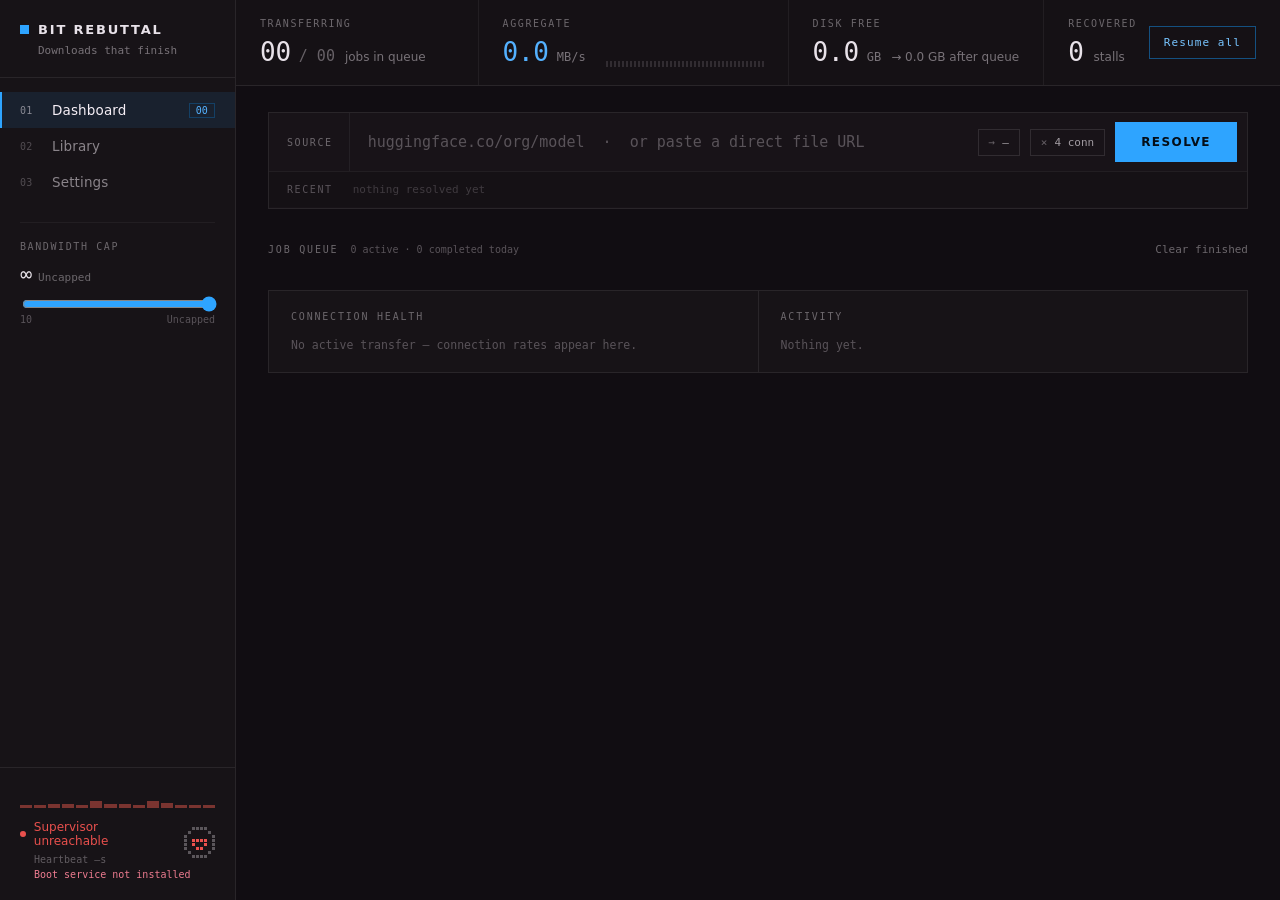
==== commit 93ac9de6: "Frameless window with in-UI title strip The OS title bar never matched the dark UI (immersive-dark-m" ====
--- a/bitrebuttal/static/index.html
+++ b/bitrebuttal/static/index.html
@@ -10,6 +10,19 @@
 <link rel="stylesheet" href="styles.css">
 </head>
 <body>
+
+<!-- native-shell window strip: hidden in the browser, shown by app.js when
+     running inside the frameless pywebview window -->
+<div class="shellbar" data-field="shellbar" hidden>
+  <div class="shellbar-drag pywebview-drag-region">
+    <span class="shellbar-title">BIT REBUTTAL</span>
+  </div>
+  <div class="shellbar-btns">
+    <button class="shellbar-btn" data-action="win-min" title="Minimize">─</button>
+    <button class="shellbar-btn" data-action="win-max" title="Maximize">▢</button>
+    <button class="shellbar-btn is-close" data-action="win-close" title="Close">✕</button>
+  </div>
+</div>
 
 <div class="app">
 
--- a/bitrebuttal/static/styles.css
+++ b/bitrebuttal/static/styles.css
@@ -763,3 +763,29 @@
   padding: 16px 22px;
   border-top: 1px solid var(--line-3);
 }
+
+/* ── native shell window strip (frameless pywebview mode) ───────────────── */
+.shellbar {
+  position: sticky; top: 0; z-index: 60;
+  display: flex; align-items: stretch;
+  height: 34px;
+  background: var(--panel);
+  border-bottom: 1px solid var(--line);
+  user-select: none;
+}
+.shellbar[hidden] { display: none; }
+.shellbar-drag { flex: 1; display: flex; align-items: center; padding: 0 16px; }
+.shellbar-title {
+  font-family: var(--mono); font-size: 10px; letter-spacing: 0.16em;
+  color: oklch(0.52 var(--nc) var(--nh));
+}
+.shellbar-btns { display: flex; }
+.shellbar-btn {
+  width: 46px; border: none; background: transparent; cursor: pointer;
+  font-family: var(--mono); font-size: 12px; line-height: 1;
+  color: oklch(0.62 var(--nc) var(--nh));
+}
+.shellbar-btn:hover { background: oklch(0.25 var(--nc) var(--nh)); color: oklch(0.94 var(--nc) var(--nh)); }
+.shellbar-btn.is-close:hover { background: oklch(0.55 0.19 25); color: oklch(0.98 0.01 25); }
+body.shell .app { min-height: calc(100vh - 34px); }
+body.shell .sidebar { height: calc(100vh - 34px); top: 34px; }
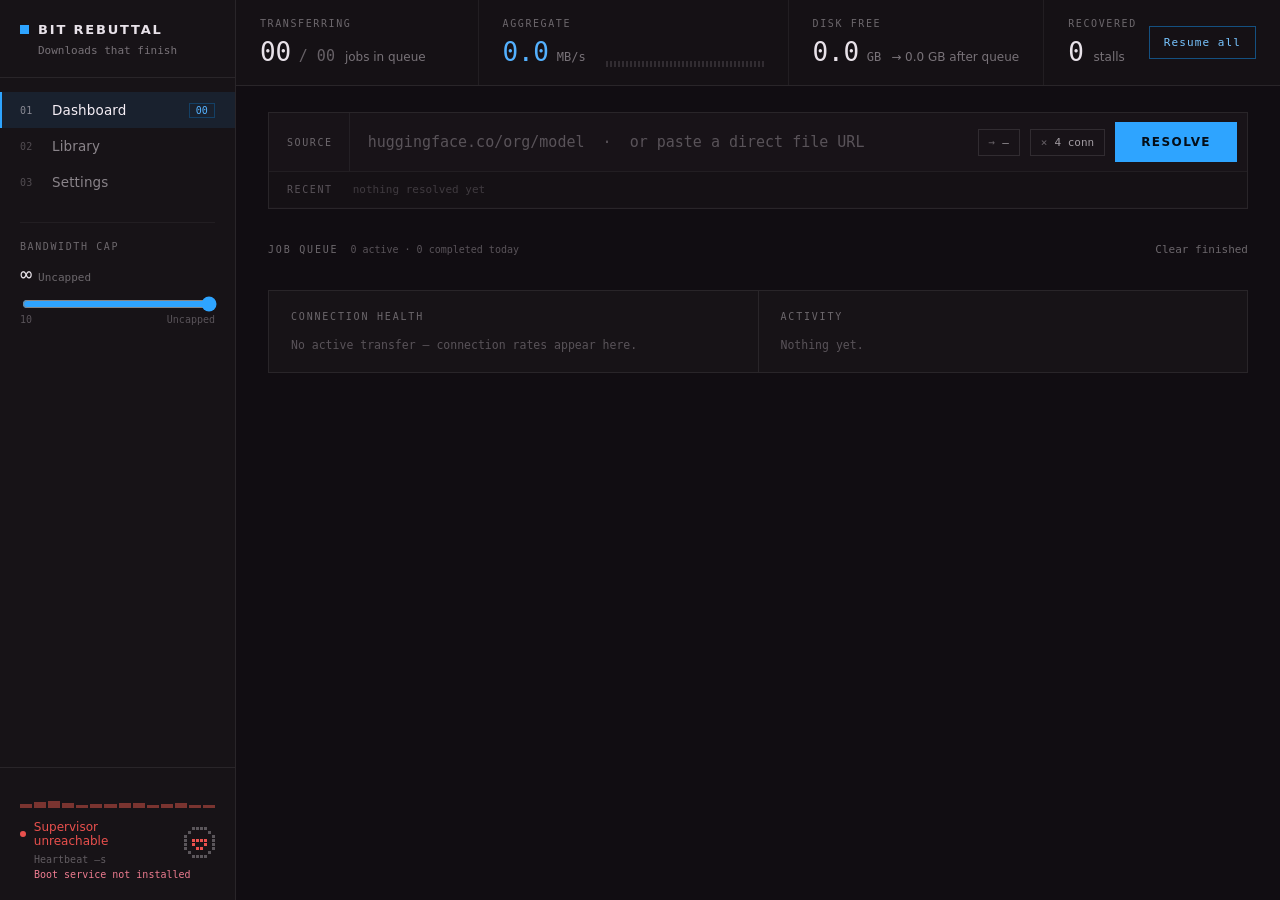
==== commit d1ac7f24: "Detail view: Re-verify + Redownload-corrupt actions; repair contract + red acceptance test Frontend," ====
--- a/bitrebuttal/static/index.html
+++ b/bitrebuttal/static/index.html
@@ -248,9 +248,13 @@
             <div class="detail-name" data-field="detail-name">—</div>
             <div class="detail-sub" data-field="detail-sub">—</div>
           </div>
-          <div class="state-chip" data-field="detail-chip">
-            <div class="state-chip-dot" data-field="detail-chip-dot"></div>
-            <span data-field="detail-chip-label">—</span>
+          <div class="detail-head-right">
+            <button class="btn-mini" data-action="reverify" data-field="detail-reverify" hidden>Re-verify</button>
+            <button class="btn-mini btn-repair" data-action="repair" data-field="detail-repair" hidden>Redownload corrupt</button>
+            <div class="state-chip" data-field="detail-chip">
+              <div class="state-chip-dot" data-field="detail-chip-dot"></div>
+              <span data-field="detail-chip-label">—</span>
+            </div>
           </div>
         </div>
 
--- a/bitrebuttal/static/styles.css
+++ b/bitrebuttal/static/styles.css
@@ -789,3 +789,19 @@
 .shellbar-btn.is-close:hover { background: oklch(0.55 0.19 25); color: oklch(0.98 0.01 25); }
 body.shell .app { min-height: calc(100vh - 34px); }
 body.shell .sidebar { height: calc(100vh - 34px); top: 34px; }
+
+/* ── themed scrollbars (Chromium/WebView2 + Firefox fallback) ───────────── */
+* { scrollbar-width: thin; scrollbar-color: oklch(0.30 var(--nc) var(--nh)) transparent; }
+::-webkit-scrollbar { width: 10px; height: 10px; }
+::-webkit-scrollbar-track { background: var(--bg); }
+::-webkit-scrollbar-thumb {
+  background: oklch(0.30 var(--nc) var(--nh));
+  border: 3px solid var(--bg);           /* slim inset look */
+}
+::-webkit-scrollbar-thumb:hover { background: oklch(0.45 0.08 var(--ah)); }
+::-webkit-scrollbar-corner { background: var(--bg); }
+
+/* detail-view actions (re-verify / repair) */
+.detail-head-right { display: flex; align-items: center; gap: 10px; }
+.btn-repair { border-color: oklch(0.45 0.13 25); color: oklch(0.70 0.16 25); }
+.btn-repair:hover { background: oklch(0.55 0.19 25 / 0.14); border-color: oklch(0.58 0.17 25); color: oklch(0.82 0.13 25); }
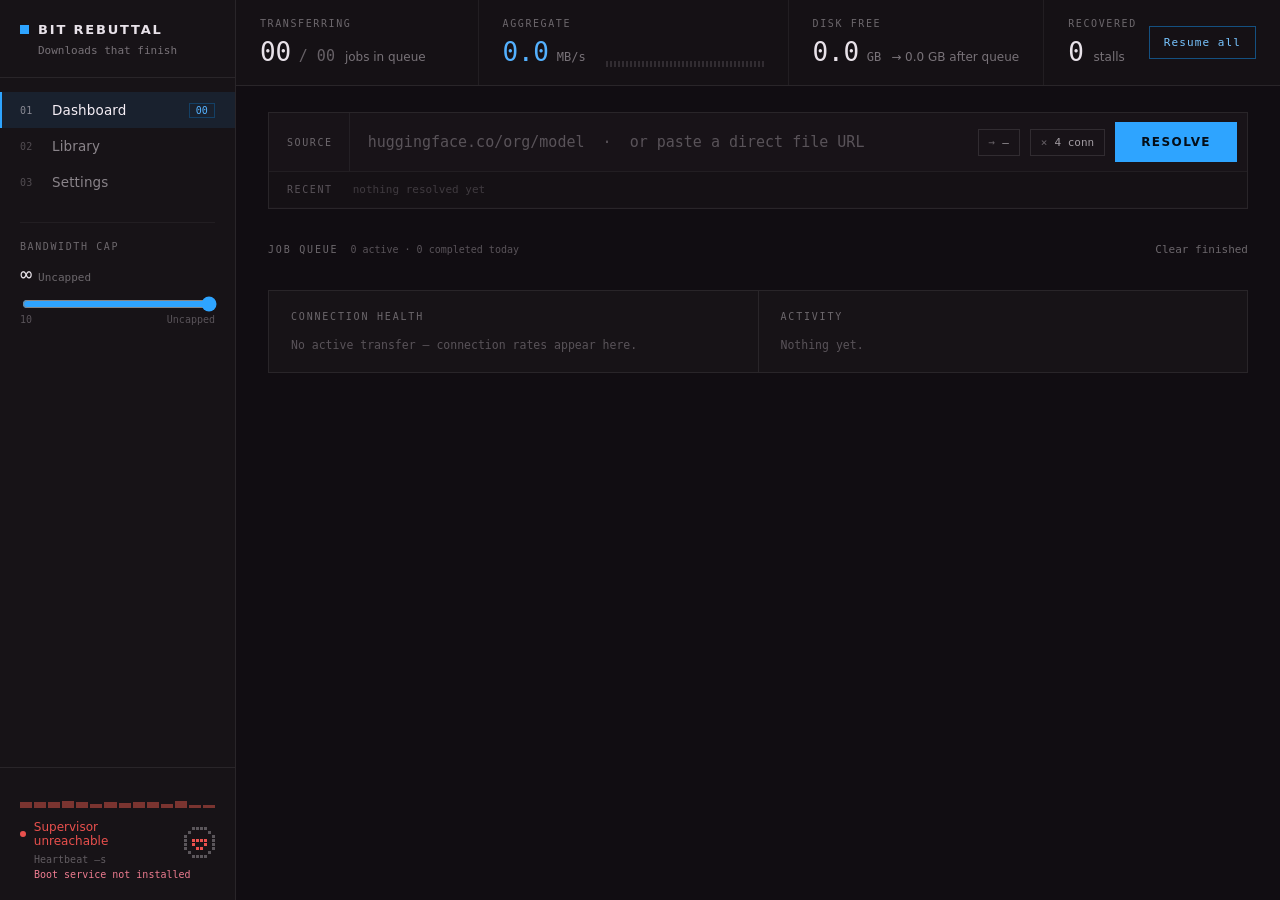
==== commit 78b73b8b: "v1.0 prep: detail-view actions, per-job connections UI, quiet-hours speed field Frontend + contract " ====
--- a/bitrebuttal/static/index.html
+++ b/bitrebuttal/static/index.html
@@ -142,7 +142,8 @@
                 <span class="chip-glyph">→</span>
                 <span data-field="source-dest">…</span>
               </div>
-              <div class="chip">
+              <div class="chip chip-btn" data-action="cycle-conn"
+                   title="Connections for new downloads — click to change">
                 <span class="chip-glyph">×</span>
                 <span data-field="source-conn">4 conn</span>
               </div>
@@ -249,6 +250,8 @@
             <div class="detail-sub" data-field="detail-sub">—</div>
           </div>
           <div class="detail-head-right">
+            <button class="btn-mini" data-action="pause-job" data-field="detail-pause" hidden>Pause</button>
+            <button class="btn-mini" data-action="cancel-job" data-field="detail-cancel" hidden>Cancel</button>
             <button class="btn-mini" data-action="reverify" data-field="detail-reverify" hidden>Re-verify</button>
             <button class="btn-mini btn-repair" data-action="repair" data-field="detail-repair" hidden>Redownload corrupt</button>
             <div class="state-chip" data-field="detail-chip">
@@ -289,6 +292,16 @@
             <div class="cell-label">Started</div>
             <div class="stat-value" data-field="stat-started">—</div>
           </div>
+          <div class="stat">
+            <div class="cell-label">Connections</div>
+            <div class="pills pills-mini" data-field="detail-conn-pills">
+              <div class="pill" data-action="job-conn" data-value="1">1</div>
+              <div class="pill" data-action="job-conn" data-value="2">2</div>
+              <div class="pill" data-action="job-conn" data-value="4">4</div>
+              <div class="pill" data-action="job-conn" data-value="8">8</div>
+              <div class="pill" data-action="job-conn" data-value="16">16</div>
+            </div>
+          </div>
         </div>
 
         <div class="detail-grid">
@@ -348,18 +361,10 @@
             </div>
           </div>
 
-          <div class="row">
-            <div>
-              <div class="row-title">Connections per download</div>
-              <div class="row-note">Higher is faster until the host throttles.</div>
-            </div>
-            <div class="pills" data-field="conn-pills">
-              <div class="pill" data-action="set-conn" data-value="1">1</div>
-              <div class="pill" data-action="set-conn" data-value="2">2</div>
-              <div class="pill" data-action="set-conn" data-value="4">4</div>
-              <div class="pill" data-action="set-conn" data-value="8">8</div>
-              <div class="pill" data-action="set-conn" data-value="16">16</div>
-            </div>
+          <div class="row" hidden><!-- connections moved: per-job in the detail view; the
+               source-bar chip sets the default for new downloads -->
+            <div></div>
+            <div class="pills" data-field="conn-pills" hidden></div>
           </div>
 
           <div class="row">
@@ -405,7 +410,7 @@
           <div class="row">
             <div>
               <div class="row-title">Quiet hours</div>
-              <div class="row-note">Throttle to 5 MB/s inside this window.</div>
+              <div class="row-note">Throttle downloads inside this window.</div>
             </div>
             <div class="quiet-ctl">
               <div class="toggle" data-action="toggle-quiet" data-field="quiet-toggle" role="switch" tabindex="0">
@@ -414,6 +419,9 @@
               <input class="text-input time-input" data-field="quiet-start" data-action="set-quiet-time" value="23:00" />
               <span class="quiet-arrow">→</span>
               <input class="text-input time-input" data-field="quiet-end" data-action="set-quiet-time" value="07:30" />
+              <span class="quiet-arrow">at</span>
+              <input class="text-input time-input" data-field="quiet-limit" data-action="set-quiet-limit" value="5" />
+              <span class="quiet-unit">MB/s</span>
             </div>
           </div>
 
--- a/bitrebuttal/static/styles.css
+++ b/bitrebuttal/static/styles.css
@@ -805,3 +805,11 @@
 .detail-head-right { display: flex; align-items: center; gap: 10px; }
 .btn-repair { border-color: oklch(0.45 0.13 25); color: oklch(0.70 0.16 25); }
 .btn-repair:hover { background: oklch(0.55 0.19 25 / 0.14); border-color: oklch(0.58 0.17 25); color: oklch(0.82 0.13 25); }
+
+/* v1.0: per-job connections, quiet-hours speed, clickable source chip */
+.stat-grid { grid-template-columns: repeat(5, 1fr); }
+.pills-mini { margin-top: 10px; display: flex; gap: 4px; }
+.pills-mini .pill { padding: 5px 10px; font-size: 11px; }
+.chip-btn { cursor: pointer; }
+.chip-btn:hover { border-color: oklch(0.40 0.05 var(--ah)); color: oklch(0.86 var(--nc) var(--nh)); }
+.quiet-unit { font-family: var(--mono); font-size: 11px; color: oklch(0.52 var(--nc) var(--nh)); }
